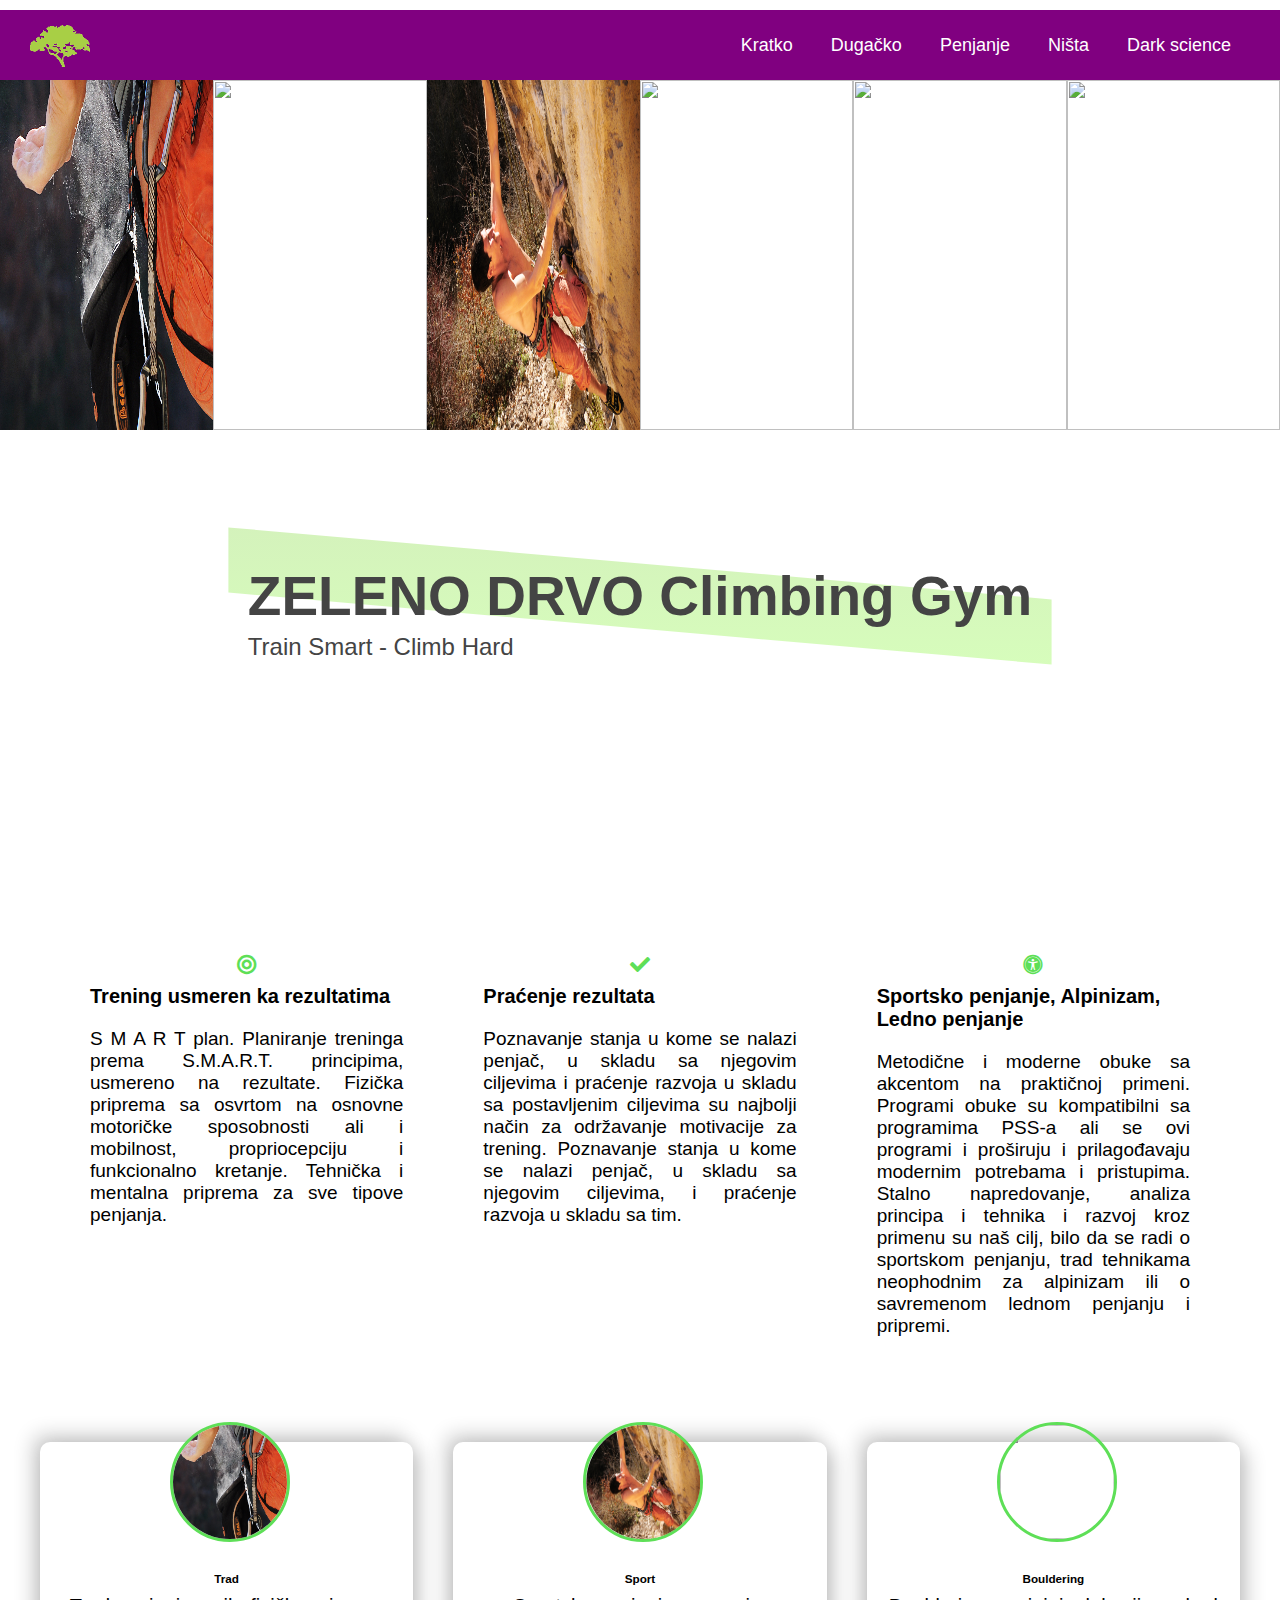
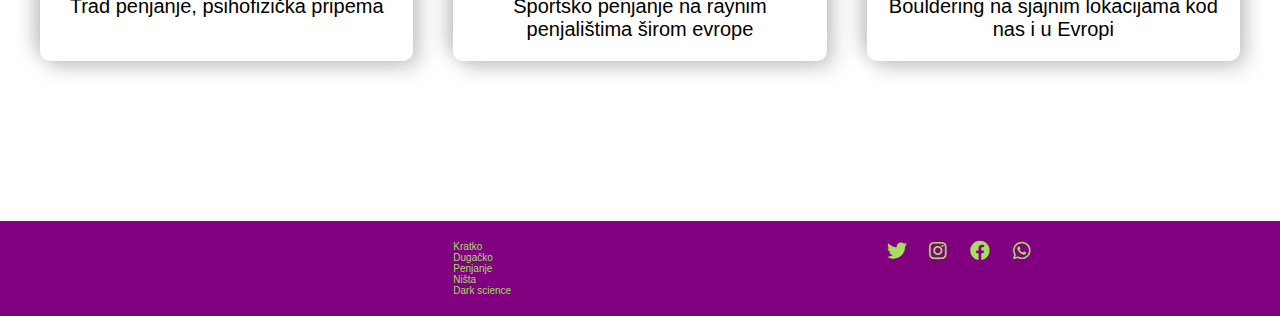
==== index.html @ 17dc2f1e "Initial commit" ====
<!DOCTYPE html>
<html lang="en">
  <head>
    <meta charset="UTF-8" />
    <meta
      name="viewport"
      content="width=device-width, initial-scale=1.0"
      shrink-to-fit="no"
    />
    <meta http-equiv="X-UA-Compatible" content="ie=edge" />
    <link rel="stylesheet" tyoe="text/css" href="style.css" />
    <link
      rel="shortcut icon"
      type="image/png/x-icon"
      href="/img/logodrvo.png"
    />
    <link
      rel="stylesheet"
      href="https://cdnjs.cloudflare.com/ajax/libs/font-awesome/5.15.4/css/all.min.css"
      integrity="sha512-1ycn6IcaQQ40/MKBW2W4Rhis/DbILU74C1vSrLJxCq57o941Ym01SwNsOMqvEBFlcgUa6xLiPY/NS5R+E6ztJQ=="
      crossorigin="anonymous"
      referrerpolicy="no-referrer"
    />
    <script defer type="text/javascript" src="script.js"></script>
    <title>Zeleno Drvo</title>
  </head>
  <body>
    <div class="navbar">
      <div class="container flex">
        <div class="logo">
          <img
            src="/img/logodrvo.png"
            alt="ZelenoDrvo Logo"
            class="logo"
            id="ZDlogo"
            designer="Djuk"
            data-version-number="1.0"
          />
          <!-- <input class="menu__btn" type="checkbox" id="menu__btn" />
          <label for="menu__btn" class="menu__icon"
            ><span class="navicon"></span
          ></label> -->
        </div>
        <nav>
          <ul>
            <li class="nav"><a href="#" class="outline">Kratko</a></li>
            <li class="nav"><a href="#" class="outline">Dugačko</a></li>
            <li class="nav"><a href="#" class="outline">Penjanje</a></li>
            <li class="nav"><a href="#" class="outline">Ništa</a></li>
            <li class="nav"><a href="#" class="outline">Dark science</a></li>
          </ul>
        </nav>
      </div>
    </div>
  </section>
  <section class="top-container">
    <div class="container">
      <div class="header_img grid-6">
        <img src="./img/img-1.jpg"  alt="" />
        <img src="./img/img-3.jpg" alt="" />
        <img src="./img/img-2.jpg" alt="" />
        <img src="./img/img-4.jpg" alt="" />
        <img src="./img/img-10.jpg" alt="" />
        <img src="./img/img-11.jpg" alt="" />
      </div>
    </div>
  </section>
    <section class="header">
      <div class="header__title">
        <h1>
          <span class="highlight"> ZELENO DRVO Climbing Gym</span>
        </h1>
        <h4>Train Smart - Climb Hard</h4>
      </div>
    </section>
    <div class="lower-container container">
      <section class="stats">
        <div class="flex">
          <div class="stat">
            <div class="img_container"></div>
            <i class="fa fa-bullseye fa-2x " aria-hidden="true"></i>
            <h3 class="title">Trening usmeren ka rezultatima</h3>
            <p class="text">
              S M A R T plan. Planiranje treninga prema S.M.A.R.T. principima,
              usmereno na rezultate. Fizička priprema sa osvrtom na osnovne
              motoričke sposobnosti ali i mobilnost, propriocepciju i
              funkcionalno kretanje. Tehnička i mentalna priprema za sve tipove
              penjanja.
            </p>
          </div>
          <div class="stat">
            <i class="fa fa-check fa-2x" aria-hidden="true"></i>
            <h3 class="title">Praćenje rezultata</h3>
            <p class="text">
              Poznavanje stanja u kome se nalazi penjač, u skladu sa njegovim ciljevima i praćenje razvoja u skladu sa postavljenim ciljevima su najbolji način za održavanje motivacije za trening. Poznavanje stanja u kome se nalazi penjač, u skladu sa njegovim ciljevima, i praćenje razvoja u skladu sa tim.
            </p>
          </div>
          <div class="stat">
            <i class="fa fa-universal-access fa-2x" aria-hidden="true"></i>
            <h3 class="title">Sportsko penjanje, Alpinizam, Ledno penjanje</h3>
            <p class="text">
              Metodične i moderne obuke sa akcentom na praktičnoj primeni. Programi obuke su kompatibilni sa programima PSS-a ali se ovi programi i proširuju i prilagođavaju modernim potrebama i pristupima. Stalno napredovanje, analiza principa i tehnika i razvoj kroz primenu su naš cilj, bilo da se radi o sportskom penjanju, trad tehnikama neophodnim za alpinizam ili o savremenom lednom penjanju i pripremi.
            </p>
          </div>
        </div>
      </section>
      <section class="testimonials">
        <div class="container">
          <div class="testimonial grid-3">
            <div class="card">
              <div class="circle">
                <img src="./img/img-1.jpg" alt="" />
              </div>
              <h3>Trad</h3>
              <p>
                Trad penjanje, psihofizička pripema
              </p>
            </div>
            <div class="card">
              <div class="circle">
                <img src="./img/img-2.jpg" alt="" />
              </div>
              <h3>Sport</h3>
              <p>
                Sportsko penjanje na raynim penjalištima širom evrope
              </p>
            </div>
            <div class="card">
              <div class="circle">
                <img src="./img/img-3.jpg" alt="" />
              </div>
              <h3>Bouldering</h3>
              <p>
                Bouldering na sjajnim lokacijama kod nas i u Evropi
              </p>
            </div>
          </div>
        </div>
      </section>
    </div>
    <footer>
      <div class="container grid-3">
        <div class="copyright">
          <!-- <h1>Skilllz</h1>
          <p>Copyright &copy; 2021</p> -->
        </div>
        <nav class="links">
          <ul>
            <li class="nav"><a href="#" class="outline">Kratko</a></li>
            <li class="nav"><a href="#" class="outline">Dugačko</a></li>
            <li class="nav"><a href="#" class="outline">Penjanje</a></li>
            <li class="nav"><a href="#" class="outline">Ništa</a></li>
            <li class="nav"><a href="#" class="outline">Dark science</a></li>
          </ul>
        </nav>
        <div class="profiles">
          <a href=""><i class="fab fa-twitter fa-2x"></i></a>
          <a href=""><i class="fab fa-instagram fa-2x"></i></a>
          <a href=""><i class="fab fa-facebook fa-2x"></i></a>
          <a href=""><i class="fab fa-whatsapp fa-2x"></i></a>
        </div>
      </div>
    </footer>
  </body>
</html>
---- style.css ----
:root {
  --color-primary: #f6380d;
  --color-primaryH: #a4df61;
  --color-secondary: #ffcb03;
  --color-tertiary: #ff585f;
  --color-quarterly: #5980e1;
  --color-primary-darker: #fd5331;
  --color-primary-darkerH: #79c121;
  --color-secondary-darker: #ffbb00;
  --color-tertiary-darker: #fd424b;
  --color-primary-opacity: #5ec5763a;
  --color-secondary-opacity: #ffcd0331;
  --color-tertiary-opacity: #ff58602d;
  --gradient-primary: linear-gradient(to top left, #f7421e, #fc1f1f);
  --gradient-primaryH: linear-gradient(to top left, #78f71e, #70d51e);
  --gradient-secondary: linear-gradient(to top left, #ffb003, #ffcb03);
}

html {
  font-size: 62.5%;
  box-sizing: border-box;
  scroll-behavior: smooth;
}
/* Override default style and set padding and margin to nothing */
@import url("https://fonts.googleapis.com/css2?family=Lato:ital,wght@1,300&display=swap");
@import url("https://fonts.googleapis.com/css2?family=Lato:ital,wght@1,300&family=Poppins:wght@300&display=swap");

/* Base Styles */

* {
  box-sizing: border-box;
  padding: 0;
  margin: 0;
}

body {
  padding-top: 10px;
  font-family: "Poppins", sans-serif;
  color: #444;
  width: 100vw;
}

a {
  color: black;
  text-decoration: none;
}

h2 {
  font-size: 25px;
  font-weight: 300;
  margin: 10px 0;
  line-height: 1.2;
}

p {
  font-size: 30px;
}

img {
  width: 100%;
}

li {
  list-style-type: none;
}

p {
  font-size: 20px;
  margin: 10px 0;
}

footer {
  background-color: purple;
  padding: 20px 10px;
}

footer a {
  color: var(--color-primaryH);
  margin: 0 10px;
}

footer a:hover {
  /* color: #9867c5; */
  border-bottom: 2px solid #9867c5;
}

.btn {
  display: inline-block;
  background-color: var(--color-quarterly);
  font-size: 1.6rem;
  font-family: inherit;
  font-weight: 500;
  border: none;
  padding: 1.25rem 4.5rem;
  border-radius: 10rem;
  cursor: pointer;
  transition: all 0.3s;
}

.btn:hover {
  background-color: var(--color-quarterly);
}

.btn--text {
  display: inline-block;
  background: none;
  font-size: 1.7rem;
  font-family: inherit;
  font-weight: 500;
  color: var(--color-quarterly);
  border: none;
  border-bottom: 1px solid currentColor;
  padding-bottom: 2px;
  cursor: pointer;
  transition: all 0.3s;
}

/* Classes */

.container {
  margin: 0 auto;
  overflow: visible;
}

.navbar {
  background-color: purple;
  height: 70px;
  padding: 0 30px;
}

.navbar h1 {
  font-size: 30px;
  font-weight: 300;
  margin: 10px 0;
  line-height: 1.2;
}

.navbar .flex {
  display: flex;
  justify-content: space-between;
  align-items: center;
  height: 100%;
}

.navbar ul {
  display: flex;
}

.navbar a {
  color: white;
  padding: 9px;
  margin: 0 10px;
  font-size: 1.8rem;
}

.navbar a:hover {
  /* color: #9867c5; */
  border-bottom: 3px solid #5edf57;
}

.grid {
  overflow: visible;
  display: grid;
  grid-template-columns: 90%;
  align-items: center;
  justify-content: center;
}

.grid-item-1 {
  margin-top: 20px;
}

.btn {
  border-radius: 6px;
  padding: 12px 20px;
  background: #9867c5;
  border: none;
  margin-left: 10px;
  color: white;
  font-size: 16px;
  cursor: pointer;
  box-shadow: 0 10px 10px rgba(0, 0, 0, 0.2);
}

.lower-container {
  margin: 120px auto;
  padding: 0;
  max-width: 1400px;
  text-align: center;
}

.top-container {
  margin: 0;
  padding: 0;
  height: 350px;
}

.top-container .header_img img {
  height: 350px;
}

.title {
  color: black;
  font-size: 20px;
  text-align: left;
  padding-left: 10px;
  padding-top: 10px;
}

.text {
  color: black;
  font-size: 19px;
  width: 100%;
  padding: 10px;
  margin: 0, 20px;
  text-align: justify;
}
.navbar .flex .logo {
  justify-content: left;
}

.flex {
  display: flex;
  justify-content: space-around;
}

.stats {
  padding: 45px 50px;
  text-align: center;
}

.stat {
  margin: 0 30px;
  text-align: center;
  width: 800px;
}

.stats .fa {
  color: #5edf57;
}

.testimonial {
  color: black;
  padding: 40px;
}

.testimonial img {
  height: 100%;
  clip-path: circle();
}

.testimonial h3 {
  text-align: center;
}

.grid-3 {
  display: grid;
  grid-template-columns: repeat(3, 1fr);
  gap: 40px;
}
.grid-6 {
  display: grid;
  grid-template-columns: repeat(6, 1fr);
  gap: 0px;
}

.card {
  padding: 10px;
  background-color: white;
  border-radius: 10px;
  box-shadow: -7px -7px 20px rgba(0, 0, 0, 0.2), 7px 7px 20px rgba(0, 0, 0, 0.2);
}

.circle {
  background-color: transparent;
  border: 3px solid #5edf57;
  height: 120px;
  position: relative;
  top: -30px;
  left: 120px;
  border-radius: 50%;
  -moz-border-radius: 50%;
  -webkit-border-radius: 50%;
  width: 120px;
}

/* Tablets and Under */
@media (max-width: 768px) {
  .grid,
  .grid-3 {
    grid-template-columns: 1fr;
  }

  .stats .flex {
    flex-direction: column;
  }

  .stats {
    text-align: center;
  }

  .image {
    width: 600px;
    margin-left: 80px;
  }

  .stat {
    width: 100%;
    padding-right: 80px;
  }

  .circle {
    background-color: transparent;
    border: 3px solid purple;
    height: 90px;
    position: relative;
    top: -30px;
    left: 270px;
    border-radius: 50%;
    -moz-border-radius: 50%;
    -webkit-border-radius: 50%;
    width: 90px;
  }
}

/* Mobile devices */
@media (max-width: 500px) {
  .navbar {
    height: 100px;
    width: 100%;
    padding: 0;
  }

  .navbar .flex {
    flex-direction: column;
  }
  nav {
    width: 100%;
    margin: 0;
  }

  .navbar a:hover {
    color: white;
    border-bottom: 2px solid black;
  }

  .navbar ul {
    background: #9867c5;
    border-radius: 3px;
    padding: 10px 0;
    height: 30px;
    width: 100%;
  }
  .navbar ul a {
    font-size: 2.6vw;
  }

  .stat {
    margin-bottom: 40px;
  }

  .circle {
    background-color: transparent;
    border: 3px solid purple;
    height: 90px;
    position: relative;
    top: -30px;
    left: 150px;
    border-radius: 50%;
    -moz-border-radius: 50%;
    -webkit-border-radius: 50%;
    width: 90px;
  }
}

/* logo size */
.logo {
  height: 85%;
  aspect-ratio: 1/1;
  padding-top: 5px;
}
.header__title {
  flex: 1;
  max-width: 110rem;
  display: grid;
  grid-template-columns: 5fr;
  row-gap: 0rem;

  align-content: center;
  justify-content: center;

  align-items: start;
  justify-items: start;
}

.header__img {
  width: 100%;
  grid-column: 2 / 3;
  grid-row: 1 / span 4;
  transform: translateY(-6rem);
}

h1 {
  font-size: 5.5rem;
  line-height: 1.35;
}

h4 {
  font-size: 2.4rem;
  font-weight: 500;
}
.highlight {
  position: relative;
}

.header {
  padding: 0 0rem;
  height: 40vh;
  display: flex;
  flex-direction: column;
  align-items: center;
}
.highlight {
  position: relative;
}
.highlight::after {
  display: block;
  content: "";
  position: absolute;
  bottom: 0;
  left: 0;
  height: 100%;
  width: 100%;
  z-index: -1;
  opacity: 0.3;
  transform: scale(1.05, 1.05) skewY(5deg);
  background-image: var(--gradient-primaryH);
}
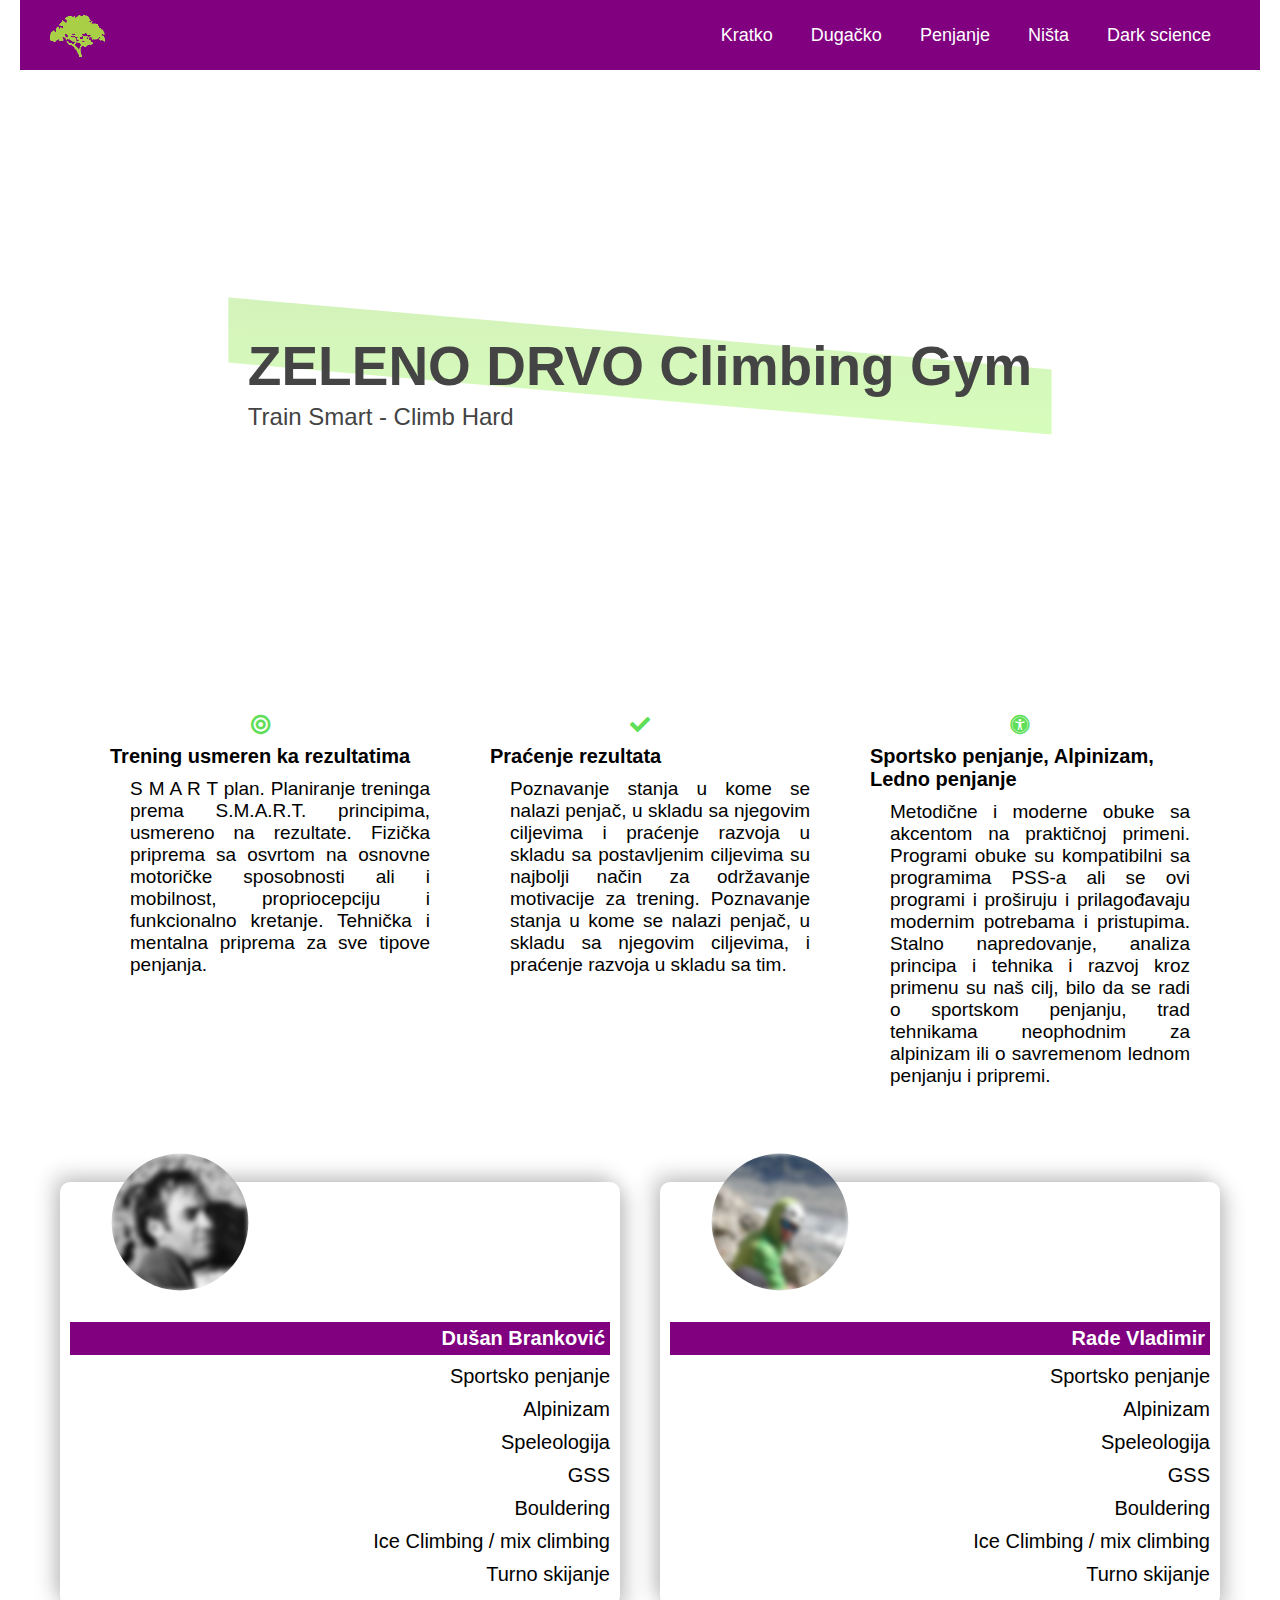
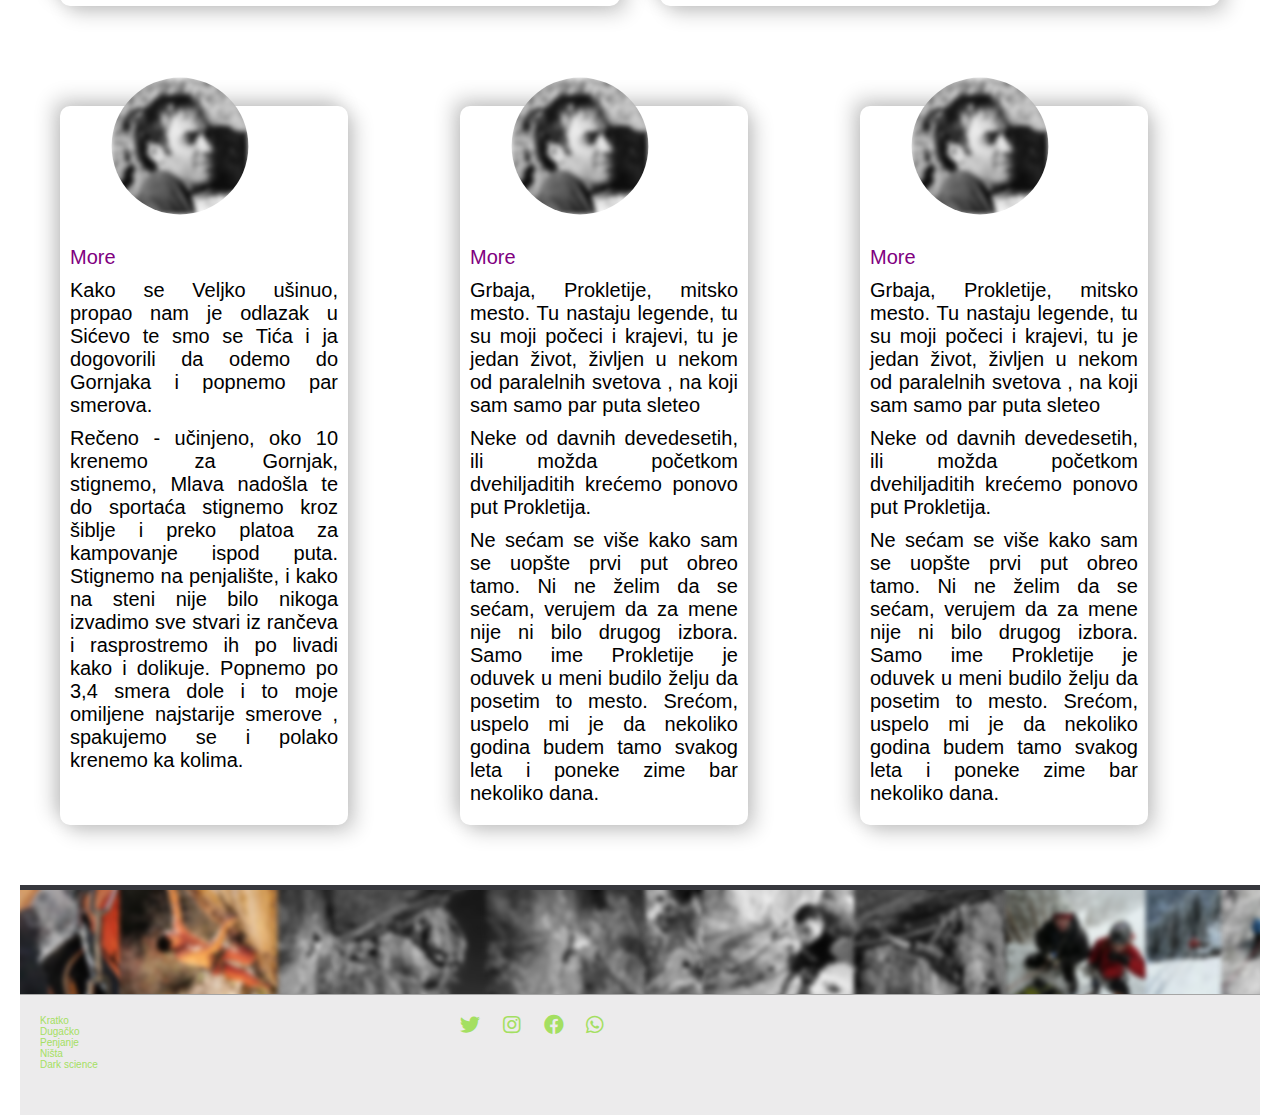
==== commit da8c697e: "initial Less-color commit" ====
--- a/index.html
+++ b/index.html
@@ -4,16 +4,11 @@
     <meta charset="UTF-8" />
     <meta
       name="viewport"
-      content="width=device-width, initial-scale=1.0"
-      shrink-to-fit="no"
+      content='width=device-width, initial-scale=1.0, shrink-to-fit="no"'
     />
     <meta http-equiv="X-UA-Compatible" content="ie=edge" />
-    <link rel="stylesheet" tyoe="text/css" href="style.css" />
-    <link
-      rel="shortcut icon"
-      type="image/png/x-icon"
-      href="/img/logodrvo.png"
-    />
+    <link rel="stylesheet" type="text/css" href="style.css" />
+    <link rel="shortcut icon" type="image/x-icon" href="/img/logodrvo.png" />
     <link
       rel="stylesheet"
       href="https://cdnjs.cloudflare.com/ajax/libs/font-awesome/5.15.4/css/all.min.css"
@@ -52,19 +47,22 @@
         </nav>
       </div>
     </div>
-  </section>
-  <section class="top-container">
-    <div class="container">
-      <div class="header_img grid-6">
-        <img src="./img/img-1.jpg"  alt="" />
-        <img src="./img/img-3.jpg" alt="" />
-        <img src="./img/img-2.jpg" alt="" />
-        <img src="./img/img-4.jpg" alt="" />
-        <img src="./img/img-10.jpg" alt="" />
-        <img src="./img/img-11.jpg" alt="" />
-      </div>
-    </div>
-  </section>
+    <!-- <section class="top-container">
+      <div class="container">
+        <div class="header_img grid-6">
+          <img src="./img/img-1.jpg" alt="" data-src="img/img-1.jpg" />
+          <img src="./img/img-3.jpg" alt="" data-src="img/img-3.jpg" />
+          <img src="./img/img-2.jpg" alt="" data-src="img/img-2.jpg" />
+          <img src="./img/img-4.jpg" alt="" data-src="img/img-4.jpg" />
+          <img src="./img/img-10.jpg" alt="" data-src="img/img-10.jpg" />
+          <img src="./img/img-5.jpg" alt="" data-src="img/img-5.jpg" />
+          <img src="./img/img-11.jpg" alt="" data-src="img/img-11.jpg" />
+          <img src="./img/img-8.jpg" alt="" data-src="img/img-8.jpg" />
+          <img src="./img/img-9.jpg" alt="" data-src="img/img-9.jpg" />
+          <img src="./img/img-6.jpg" alt="" data-src="img/img-6.jpg" />
+        </div>
+      </div>
+    </section> -->
     <section class="header">
       <div class="header__title">
         <h1>
@@ -74,11 +72,11 @@
       </div>
     </section>
     <div class="lower-container container">
-      <section class="stats">
+      <section class="stats section--1">
         <div class="flex">
           <div class="stat">
             <div class="img_container"></div>
-            <i class="fa fa-bullseye fa-2x " aria-hidden="true"></i>
+            <i class="fa fa-bullseye fa-2x" aria-hidden="true"></i>
             <h3 class="title">Trening usmeren ka rezultatima</h3>
             <p class="text">
               S M A R T plan. Planiranje treninga prema S.M.A.R.T. principima,
@@ -92,58 +90,220 @@
             <i class="fa fa-check fa-2x" aria-hidden="true"></i>
             <h3 class="title">Praćenje rezultata</h3>
             <p class="text">
-              Poznavanje stanja u kome se nalazi penjač, u skladu sa njegovim ciljevima i praćenje razvoja u skladu sa postavljenim ciljevima su najbolji način za održavanje motivacije za trening. Poznavanje stanja u kome se nalazi penjač, u skladu sa njegovim ciljevima, i praćenje razvoja u skladu sa tim.
+              Poznavanje stanja u kome se nalazi penjač, u skladu sa njegovim
+              ciljevima i praćenje razvoja u skladu sa postavljenim ciljevima su
+              najbolji način za održavanje motivacije za trening. Poznavanje
+              stanja u kome se nalazi penjač, u skladu sa njegovim ciljevima, i
+              praćenje razvoja u skladu sa tim.
             </p>
           </div>
           <div class="stat">
             <i class="fa fa-universal-access fa-2x" aria-hidden="true"></i>
             <h3 class="title">Sportsko penjanje, Alpinizam, Ledno penjanje</h3>
             <p class="text">
-              Metodične i moderne obuke sa akcentom na praktičnoj primeni. Programi obuke su kompatibilni sa programima PSS-a ali se ovi programi i proširuju i prilagođavaju modernim potrebama i pristupima. Stalno napredovanje, analiza principa i tehnika i razvoj kroz primenu su naš cilj, bilo da se radi o sportskom penjanju, trad tehnikama neophodnim za alpinizam ili o savremenom lednom penjanju i pripremi.
+              Metodične i moderne obuke sa akcentom na praktičnoj primeni.
+              Programi obuke su kompatibilni sa programima PSS-a ali se ovi
+              programi i proširuju i prilagođavaju modernim potrebama i
+              pristupima. Stalno napredovanje, analiza principa i tehnika i
+              razvoj kroz primenu su naš cilj, bilo da se radi o sportskom
+              penjanju, trad tehnikama neophodnim za alpinizam ili o savremenom
+              lednom penjanju i pripremi.
             </p>
           </div>
         </div>
       </section>
+      
+
+
+
+
+      <section class="testimonials">
+        <div class="container">
+          <div class="testimonial grid-2">
+            <div class="card">
+              <div class="circle">
+                <img
+                  src="./img/db.jpg"
+                  class="lazy-img"
+                  alt=""
+                  data-src="img/db.jpg"
+                />
+              </div>
+              <div class="name">
+                <p>Dušan Branković</p>
+              </div>
+              <p>Sportsko penjanje</p>
+              <p>Alpinizam</p>
+              <p>Speleologija</p>
+              <p>GSS</p>
+              <p>Bouldering</p>
+              <p>Ice Climbing / mix climbing</p>
+              <p>Turno skijanje</p>
+            </div>
+            <div class="card">
+              <div class="circle">
+                <img
+                  src="./img/rv.jpg"
+                  class="lazy-img"
+                  alt=""
+                  data-src="img/rv.jpg"
+                />
+              </div>
+              <div class="name">
+                <p>Rade Vladimir</p>
+              </div>
+              <p>Sportsko penjanje</p>
+              <p>Alpinizam</p>
+              <p>Speleologija</p>
+              <p>GSS</p>
+              <p>Bouldering</p>
+              <p>Ice Climbing / mix climbing</p>
+              <p>Turno skijanje</p>
+            </div>
+          </div>
+        </div>
+      </section>
+    </div>
+      <div class="lower-container container">
       <section class="testimonials">
         <div class="container">
           <div class="testimonial grid-3">
-            <div class="card">
-              <div class="circle">
-                <img src="./img/img-1.jpg" alt="" />
-              </div>
-              <h3>Trad</h3>
-              <p>
-                Trad penjanje, psihofizička pripema
-              </p>
+            <div class="cardStory">
+              <div class="circle">
+                <img
+                  src="./img/db.jpg"
+                  class="lazy-img"
+                  alt=""
+                  data-src="img/db.jpg"
+                />
+              </div>
+              <p class="showText">More</p>
+              <p>Kako se Veljko ušinuo, propao nam je odlazak u Sićevo te smo se Tića i ja dogovorili da odemo do Gornjaka i popnemo par smerova.</p>
+                        <p>Rečeno - učinjeno, oko 10 krenemo za Gornjak, stignemo, Mlava nadošla te do sportaća stignemo kroz šiblje i preko platoa za kampovanje ispod puta. Stignemo na penjalište, i kako na steni nije bilo nikoga izvadimo sve stvari iz rančeva i rasprostremo ih po livadi kako i dolikuje. Popnemo po 3,4 smera dole i to moje omiljene najstarije smerove , spakujemo se i polako krenemo ka kolima.</p>
+                        <div class="hiddenText">
+                        <p>Na 5 koraka od našeg bivšeg kampa opazimo u travi parče onog braon masnog papira koji se nekada koristio za pakete a danas je sa parčetom kanapa uobičajeno hipsterko pakovanje za raznorazne neophodne i fenomenalne poklone (ulje za bradu, džepni sat od dede, britvu za brijanje….). Kako u okolini ima đubreta za omanju fabriku za preradu istog, ne bi mi taj papir ni primetili da iz njega nije virio jajasti maslinasto zeleni predmet. U mojoj glavi ja oduševljeno sebi govorim: “Vidi, telo bombe, nekome ispalo ili ga je bacio, biće super poklon za klince…”. Kao i svaki dečak krenem da razgrćem nogom onaj papir kad se iz papira odjednom pojavi i neki plastični i neki metalni deo i neki prsten na vrhu. Tu ja malo zastanem, kažem Tići iskusno i hladnokrvno - ovo je bomba, i zbrišem na 20m od nje. Tića razumevši moje iskustvo sa eksplozivnim napravama uzme telefon, napravi par snimaka za Instagram i zbriše i ona.</p>
+                        <p>Tu na sigurnoj udaljenosti odlučimo da zovemo policiju. Da li zato što su znali da je bomba u pitanju ili prosto zato što je subota, čuveni broj 112 je nama nedostupan. Tu ja odlučim da zovnem drugara iz Petrovca i kažem mu da zove policiju i da im da moj broj.</p>
+                        <p>Posle 15 minuta zvoni mi telefon i po glasu, rekao bih rmpalija od 190cm i 110 kila, proćelav sa brkovima, dok sedi zavaljen u fotelji i srendjim prstom na mišu pokušava da “zavati” damu na soliteru kaže:</p>
+                        <p>- Dobar dan, jel` to gosn` Dule. Kažu mi da ste nešto našli.</p>
+                        <p>- Jesmo, našli smo bombu dole kod Mlave.</p>
+                        <p>- Dobro, poslaćemo nekoga.</p>
+                        <p>Tu Tića i ja pomislimo, sjajno, dobro je da nema nikoga i odlučimo da malo iskuliramo dok ne dođe patrola iz Petrovca, to je 15 minuta.</p>
+                        <p>Posle 15 minuta zvoni telefon i rmpalija sad već samouveren pošto je preneo damu kaže:</p>
+                        <p>- Gosn` Dule, jeste li vi još tamo?</p>
+                        <p>- Jesmo</p>
+                        <p>- Gde je to tačno, na putu ka Žagubici posle kamenoloma?</p>
+                        <p>- Mi smo kod česme 4 lule, posle kamenoloma.</p>
+                        <p>- U redu, samo da proverim, moram da vidim sa kolegama u čijoj je to nadležnosti, našoj ili Krepoljinskoj, pozvaću vas za par minuta.</p>
+                        <p>Tih par minuta se nekako rasteglo na 45 minuta koje smo proveli u ugodnom ćaskanju, zevanju i opštem blejanju pored kola. 45 minuta kasnije zvoni telefon i rmpalija koji još uvek igra istu partiju solitera od kad su im uveli kompjutere kaže, uz neizbežno gosn` Dule:</p>
+                        <p>- Jeli, kakva je to bomba koju ste našli, jel ofanzivna, jel defanzivna, da nije možda školska? Meni kroz glavu prolazi vic sa zekom i sranjem ali pristojno kažem:</p>
+                        <p>- Otkud ja znam, bomba ko bomba, jeste da sam bio u vojsci (u pravoj vojsci, ne u vrtiću Različak) bilo je to davno i bombu sam video jednom.</p>
+                        <p>Na to brkati glas pun razumevanja i sažaljenja pošto mu se partija solitera bliži kraju reče da ne brinemo i da će neko ubrzo doći, poslali su tehničara. Tića i ja smo oduševljeni, poslali su tehničara, kao u filmovima, imaćemo šta da slikamo i da pričamo drugarima. Nakon 15tak minuta naše oduševljanje je splaslo i crv sumnje se uvukao. Imaju li oni tehničara u svakoj stanici ili će da ga šalju iz Beograda, Požarevca.</p>
+                        <p>Nakon 45 minuta je postalo jasno da nemaju i da su tehničara poslali na obuku u Beograd pa će odmah posle obuke da dodje do Gornjaka. Raznorazni ljudi dolaze i odlaze, pune vodu u sve moguće tipove plastične ambalaže dok Tića i ja iščekujemo policijski automoil koji sa rotacijom stiže na lice mesta. Posle sat vremena elegantno jezdeći po drumu stiže nova novcata srebrna dačija logan i iz nje izlazi tip u plavoj komplet trenerci (za ceo komplet mu samo fali žena sa istom takvom trenerkom). Visok tip proćelav, bez brkova u belim patikama, nije rmpalija sa telefona, njegov mlađi brat i pita jesmo li mi nešto prijavili (iskusno da ne diže paniku na sada već praznom parkingu).</p>
+                        <p>Mi mu pokažemo fotku sa telefona na šta on ozbiljno kaže da je to prava ofanzivna bomba i krene do kola, otvori zadnja vrata i počne nešto da brlja. Ja pomislim sad će da stavi pancir, ili bar kapu pošto malo duva, da izvadi iz gepeka onog robota, bar će da promeni patike da se ne ukalja… i on izvadi fotoaparat i krenemo ka bombi. Dole on malo slika (moram panoramu da napravim) i onda pređe na makro fotke, pa pošto njima nije bio zadovoljan počne da razgrće papir. Tića ga iskusno pita na kojoj je udaljenosti bomba smrtonosna te se mi izmaknemo u skladu sa odgovorom. Nakon par makro fotki i razgrnutog papira, počne on da okreće bombu da bi valjda uhvatio serijski broj, a već je ranije rekao da je u pitanju 52jka. Posle par sekundi nećkanja uzme on tu bombu i krene ka nama. Mi smo sad već okuraženi, ovi naši tehničari jedu bombe za doručak, oni ameri bi sad zvali bar 100 ljudi da srede ovaj problem.</p>
+                        <p>Tića sad počne da ga ispituje koja je razlika između ofanzivne i defanzivne i kako bomba radi. Na to tehničar oduševljeno premesti bombu u desnu ruku, kašiku ka korenu šake i uhvati se za osigurač. Ja ležerno bez ikakve panike kažem da je u redu, da ne mora da vadi osigurač, svi znamo kako radi bomba i tu i on shvati da je to opšte poznata stvar i da nema potrebe da sad vadi osigurač i posle se drnda sa vraćanjem a ribe u Mlavi ionako nema.</p>
+                        <p>Stignemo nekako do kola i da ne dužim, bilo je tu još par detalja, stavi baja bombu u platnenu torbu, upiše naše podatke na kesu za dokaze i odveze se u novoj dačiji sa bombom kroz grad i ljude, valjda ka policijskoj stanici.</p>
+                        <p>U celom događaju od policijsko identifikacionih sredstava smo videli samo jednu Maglite lampu koju je izvadio iz tobe da bi na njeno mesto stavio bombu i sigurnosne pojaseve u automobilu preudenute i nameštene tako da se na njima sedi, da se ljudi ne cimaju da se vezuju a da njega ne drnda zvučni signal.</p>
+                        <p>Sve u svemu na penjalištu je bila prava ofanzivna ručna bomba M52 koju je neko bacio sa puta pošto mu više ne treba, mi smo malo prošpartali okolo i nismo našli ništa drugo što ne znači da ničega više nema.</p>
+                        <p>Napisao: Dušan Branković</p>
+                        <p class="hideText">Less</p>
+                      </div>
+                      
+            </div>    
+
+            <div class="cardStory">
+              <div class="circle">
+                <img
+                  src="./img/db.jpg"
+                  class="lazy-img"
+                  alt=""
+                  data-src="img/db.jpg"
+                />
+              </div>
+              <p class="showText">More</p>
+              <p>Grbaja, Prokletije, mitsko mesto. Tu nastaju legende, tu su moji počeci i krajevi, tu je jedan život, življen u nekom od paralelnih svetova , na koji sam samo par puta sleteo</p>
+              <p>Neke od davnih devedesetih, ili možda početkom dvehiljaditih krećemo ponovo put Prokletija.</p>
+              <p>Ne sećam se više kako sam se uopšte prvi put obreo tamo. Ni ne želim da se sećam, verujem da za mene nije ni bilo drugog izbora. Samo ime Prokletije je oduvek u meni budilo želju da posetim to mesto. Srećom, uspelo mi je da nekoliko godina budem tamo svakog leta i poneke zime bar nekoliko dana.</p>
+                <div class="hiddenText">
+                  <p>Teško je sada zamisliti tu razliku, Srbija je penjački razvijena, ima i nekoliko dužih smerova, ljudi idu i u Paklenicu i na Meteore ali tada, tada je bilo V2 i V3 i Prokletije. A prokletije su čudno mesto, nepregledno, sa čudnom klimom i skrovitim mestima za bivak i izvorima, sa čudesnim imenima kao Zastan, Očnjak, Karanfili, Greben Prestola a imena prvih penjača udaraju pravo u glavu. Tada smo i mi mnogo češće i hrabrije ulazili u  izazove, neopterećeni sredstvima, opremom, novcem, mnogo više verujući u sopstvene sposobnosti i odričući se izgovora.</p>
+                  <p>Godina je bila baš kao i ova, 3 dana kiša pa dan, dva sunčano i tako celo leto. Putovanje je bilo dugo i naporno ali tada vreme nije bilo tako besmisleno trošeno kao danas ili se bar nama sada tako čini. Put nam je služio da razmšljamo, da maštamo, da se preispitujemo, da se pripremamo i da se navikavamo na neudobnosti, na teškoće, na penjanje, uz muziku sa kaseta.</p>
+                  <p>Sam dolazak u Gusinje označava ulazak u drugi svet. Na korak od Gusinja, je naša Grbaja, svet u kome je sve baš kako treba, svet u kome u domu nema struje, voda se dovlači sa izvora, gde nam zvezdano nebo pokazuje koliko smo mali. Tog leta, u Grbaji se sakupio šaren svet. To i jeste Grbaja, to su Prokletije, nekakav magnet koji je tog leta privukao silne drugare. Tu su bili spasioci, iskusni alpinisti, početnici, prijatelji koji vole planine i nas par penjača. U tom momentu još uvek na granici, suviše penjači za alpiniste i suviše radoznali za penjače, Paja, Marko i Ja. Tada smo u Grbaju išli sa idejom da nešto penjemo, nismo znali šta tačno ali smo mislili - pozvaće nas neki smer. Večeri uz vatru su pravo mesto da se odluči šta ćemo.</p>
+                  <p>Greben prestola, to je za vas, govori nam Ivan Laković, čovek čije je delovanje na moju generaciju penjača (kojoj je i sam pripadao u suštini) bilo od presudnog značaja da se upustimo u taj svet velike stene. Neznanje je blaženstvo. Rukovodeći se tom mišlju uglas govorimo - odlično, Greben prestola je naš.</p>
+    
+                  <p>Greben prestola, savršeno ime za greben koji ide levom ivicom ogromnog prokletijskog prestola, prestola na kome na prvi pogled niko ne sedi. Sam smer je preko 1000m dugačak sa visinskom razlikom od 700m. Penjačka težina i nije neki problem ali to su Prokletije, to je neverovatan svet van našeg poimanja, to je poslednja penjačka oaza u evropi, to je potpuno drugi nivo penjanja.</p>
+                  <p>Naravno da smo tada mislili da je savim normalno da penjemo takav smer. Na kraju krajeva, imali smo neko iskustvo u Grbaji, bili smo na Severnom vrhu, penjali neke smerove, probao sam Koplje, uradili smo tada već čini mi se i one smerove na Žijevu, penjali u Sićevu i Stolu, bili smo mladi i snažni, samouvereni i ambiciozni.</p>
+                  <p>Dan provodiš sa ljudima, razgovaraš, hrabriš se, ali noć provodiš sam, nema struje, imaš samo svoje misli i tada dobro vagaš da li si spreman za nešto ili nisi. U mraku, dok ležiš u mračnoj sobi, na drvenim škripavim kreveima u sobi sa ljudima koji su ti tada najbliži na svetu, dok neko hrče ti se preispituješ, ne da li si dovoljno dobar već da li si dorastao drugima, da ih nećeš slučajno ugroziti, možeš li da poneseš svoj deo tereta. Sledećeg dana nakon odluke da penjemo Greben prestola, Paja odustaje. Kao fizički najspremniji penjač ali najmanje iskusan u velikoj steni, pokolebao se i odlučio da ne ide. Marko i ja idemo i pridružuju nam se Cobe i Fića. Odlučujemo da te večeri odemo do Kotlova, spavamo tamo i krenemo u smer u dve nezavisne naveze. Pakujemo se u veseloj atmosferi pozajmljujemo jedni drugima stvari, spremamo se da provedemo bar jednu noć na vrhu smera i da siđemo po danu, nosimo vreće i podloške, nešto hrane i vodu.  Smerovi u Prokletijama su potpuno neopremljeni, nosimo ceo trad komplet, 12 kompleta, frendove, čokove, koliko se sećam, neke klinove i naše voljeno Beal Top Gun uže od 60 metara koje nam pruža neophodnu sigurnost. Nakon transporta opreme i pripremanja bivaka uvlačimo se u vreće i polako ćaskamo o sutrašnjem danu. U neko doba vidimo kako nam se približava svetlo – Paja dolazi, kaže ne može da izdrži, ide sa nama. Ok, trojica nas je, veseli smo i srećni, biće još lakše, osmeh nam ne silazi sa lica.</p>
+                  <p>Kao i uvek, kasnimo sa ustajanjem i krećemo da penjemo već po dnevnom svetlu. Prvi cugovi su penjački lak teren ali mi nismo navikli na to, svuda je neka trava, žbunje, drveće i polako shvatamo da smo se usosili. Mi smo penjači i ovakva razlomljena stena bez mnogo penjanja nas zbunjuje. U opremi smo imali i borer sa par spitova i pločica za ne daj bože i polako razmišljamo da li možemo da zbrišemo ali stena je suviše loša i shvatamo da moramo ka vrhu..  Prvi cugovi prolaze teško i sporo, jedva čekamo da se dočepamo stene i konačno dolazimo do nekih parčića na kojima nema trave ali ceo teren je, bar nama tako izgleda, suviše oboren i penjački nezanimljiv da polako postajemo neodlučni. Ovde nema nikakvog penjanja, samo beskrajni cugovi nečega.</p>
+                  <p>U uspon smo krenuli sa tada standardnih 1 ili 1,5 litara vode po čoveku. Cobe i Fića su ispod nas ali se ispostvalja da su i oni pošli sa manje vode nego što je potrebno. Teren je penjački lak ali psihički za nas izuzetno težak, veoma eksponiran i krušljiv, međuosiguranja su retka i loša, srećom skoro je  nemoguće ispasti  bilo gde. Vreme polako curi kroz naše prste. 5 ljudi na grebenu prestola, sa nedovoljno vode, sa rančevima na teškom terenu. Posle nekog vremena stalno proveravajući put sa Fićom odlučujemo da nam je najbolje da se udružimo i da idemo zajedno kako bi dobili na vremenu. Imamo 3 užeta, mi ćemo da idemo napred i fiksiramo užad kako bi sve brže išlo. Teren je sve komplikovaniji i dolazimo i do nekih cugova penjanja. Gledajući na sat shvatamo da je neminovno spavanje u smeru i trudimo se da damo sve od sebe ne bi li došli do nekakve police na kojoj je moguće bivakovati. U nekim delovima je teren toliko razrovan snegom i vremenom da je nemoguće osigurati se pa se dogovaramo o signalima i, pošto smo na grebenu, dogovaramo se gde ko skače u slučaju da neko padne. Konačno u sumrak dolazimo do oborene travnate police gde možemo da se smestimo i prespavamo noć. Vreme je starih lampi sa baterijama od 4,5 V, pamučnih trenerki i patika, penjačice smo skinuli odavno. Paja odlučuje da napravi sidrište, okači svoj, za nas tada neverovatan, Deuter ranac o njega i uvuče se u ranac i tako spava, Marko postavlja sidrište i u poluležećem položaju uspeva da se nekako namesti. Ja konstruišem neku komplikaciju koja preliči na graminger ranac i dremam polusedeći a Cobe i Filip se odlučuju da se ukače dugačkom vezom za sidrište i prosto leže na kosoj polici. Noć protiče nekako, neki ne spavamo a neki i hrču u pauzama.</p>
+                  <p>Sa jutrom dolaze novi problemi, vreme se menja, magla je oko nas, u oblacima smo. Krećemo dalje, sada već nemamo vode i pokušavamo da dođemo do nje na svakom koraku. Srećom i kišica počinje da pada tako da polako napredujemo, ližući vlažnu stenu. U jednom trenutku počinju da sevaju munje i da udaraju gromovi, blizu smo vrha tako da odlučujemo da se sklonimo u jednu okapinicu na steni. sedimo tu, jedni srču vodu sa viljuške zabijene u stenu, drugi sakupljaju vodu u šlem i piju odatle a svi zajedno razmišljamo kako dalje i šta da radimo. Srećom kiša jenjava i mi polako nastavljamo dalje. Raspoloženje je ipak dobro. Svi se dugo poznajemo i prošli smo svašta. Verujemo jedni drugima, verujemo u naše sposobnosti i pre svega verujemo u sebe. Teško je sada to opisati ali svako je na tom smeru imao svoje uspone i padove. Svako je preuzimao na sebe breme vođe kada je trebalo, svako je u drugome video trnutak kada se lomi. Taj uspon me je mnogo čemu naučio.</p>
+                  <p>U jednom trenutku dolazimo do odseka. Ispod nas je 10tak metara stene a oko nas sa svake strane 1000m prokletijskog vazduha. Sa druge strane pada je teško parče stene i sve nas polako stiže. Dolazimo do ivice i sedamo, svako za sebe, potpuno poraženi, ne umemo da rešimo problem. Posle 20 minuta nemog sedenja nekako se pokrećemo. Pred nama je teško parče stene, nekako se penjemo uz njega i polako prilzimo Južnom vrhu. Mislimo da je penjanje gotovo i odlučujemo se još jednom da spavamo na vrhu stene, svako se smešta najbolje što može, nadamo se da neće biti kiše i polako tonemo u san. Kiša se povremeno javlja ali smo preumorni da reagujemo. U sred noći osećam blještavo svetlo na svom licu otvaram oči i vidim Paju kako stoji iznad mene i kaže - hoćeš malo suvog grožđa. Ne sećam se da li sam jeo to grožđe ali ću se zauvek sećati Paje koji sa nama deli tih par zrnaca.</p>
+                  <p>Jutro sviće i pred sobom ponovo vidimo lavirint koji nas vodi ka srednjem vrhu. Pred nama je zagonetka, nema toliko penjanja ali tu je snalaženje. Smer ne poznajemo a vreme je promenljivo. Oblake povremeno i nakratko rastera sunce, i tada stajemo i gledamo kuda ćemo.  u jednom trenutku stajemo i Cobe kaže - ne ovuda, ovo je Ropojana, susedna dolina, moramo na drugu stranu.</p>
+                  <p>Konačno izlazimo iz lavirinta i na srednjem vrhu smo. Odatle je veoma lak put do Severnog a onda smo za par sati dole kod doma. Na severnom vrhu nas čeka voda i bonžite koje su nam izneli drugari. Mi smo već toliko sluđeni da je tih 2 litre vode i 5 bonžita pravo blago za nas pa odlučujemo da ne popijemo sve već da ostavimo malo za nekog ko se možda nađe u istoj situaciji (mi sami, na toj planini, nikoga neće biti još neko vreme). Nakon kratkog odmora krećemo dole.</p>
+                  <p>Umorni smo i srećni, jurimo ka domu ali dan polako ide svome kraju. pred sam izlazak na tri livade srećemo veliku gužvu prijatelja koji su krenli nama u susret. Grlimo se i smejemo kao da se nismo videli 100 godina, a rastali smo se prekjuče.</p>
+                  <p>Prokletije još jednom pobeđuju. Popeli smo smer ali to ovde ništa ne znači. Ne sećam se penjanja ali se sećam Pajinih naočara, Markove marame, Cobetovog hrkanja i Filipove snažne figure. Verovatno su mi se u sećanju pomešali događaji i njihov redosled, ali se veoma doro sećam svojih loših trenutaka i njihovih dobrih. I zauvek ću se sećati, u godinama kada me Prokletije ponovo zovu a ja se plašim da se odazovem.</p>
+                  <p>Napisao: Dušan Branković</p>
+                  <p class="hideText">Less</p>
+                </div>         
+            </div>    
+
+            <div class="cardStory">
+              <div class="circle">
+                <img
+                  src="./img/db.jpg"
+                  class="lazy-img"
+                  alt=""
+                  data-src="img/db.jpg"
+                />
+              </div>
+              <p class="showText">More</p>
+              <p>Grbaja, Prokletije, mitsko mesto. Tu nastaju legende, tu su moji počeci i krajevi, tu je jedan život, življen u nekom od paralelnih svetova , na koji sam samo par puta sleteo</p>
+              <p>Neke od davnih devedesetih, ili možda početkom dvehiljaditih krećemo ponovo put Prokletija.</p>
+              <p>Ne sećam se više kako sam se uopšte prvi put obreo tamo. Ni ne želim da se sećam, verujem da za mene nije ni bilo drugog izbora. Samo ime Prokletije je oduvek u meni budilo želju da posetim to mesto. Srećom, uspelo mi je da nekoliko godina budem tamo svakog leta i poneke zime bar nekoliko dana.</p>
+              <div class="hiddenText">
+              <p>Teško je sada zamisliti tu razliku, Srbija je penjački razvijena, ima i nekoliko dužih smerova, ljudi idu i u Paklenicu i na Meteore ali tada, tada je bilo V2 i V3 i Prokletije. A prokletije su čudno mesto, nepregledno, sa čudnom klimom i skrovitim mestima za bivak i izvorima, sa čudesnim imenima kao Zastan, Očnjak, Karanfili, Greben Prestola a imena prvih penjača udaraju pravo u glavu. Tada smo i mi mnogo češće i hrabrije ulazili u  izazove, neopterećeni sredstvima, opremom, novcem, mnogo više verujući u sopstvene sposobnosti i odričući se izgovora.</p>
+              <p>Godina je bila baš kao i ova, 3 dana kiša pa dan, dva sunčano i tako celo leto. Putovanje je bilo dugo i naporno ali tada vreme nije bilo tako besmisleno trošeno kao danas ili se bar nama sada tako čini. Put nam je služio da razmšljamo, da maštamo, da se preispitujemo, da se pripremamo i da se navikavamo na neudobnosti, na teškoće, na penjanje, uz muziku sa kaseta.</p>
+              <p>Sam dolazak u Gusinje označava ulazak u drugi svet. Na korak od Gusinja, je naša Grbaja, svet u kome je sve baš kako treba, svet u kome u domu nema struje, voda se dovlači sa izvora, gde nam zvezdano nebo pokazuje koliko smo mali. Tog leta, u Grbaji se sakupio šaren svet. To i jeste Grbaja, to su Prokletije, nekakav magnet koji je tog leta privukao silne drugare. Tu su bili spasioci, iskusni alpinisti, početnici, prijatelji koji vole planine i nas par penjača. U tom momentu još uvek na granici, suviše penjači za alpiniste i suviše radoznali za penjače, Paja, Marko i Ja. Tada smo u Grbaju išli sa idejom da nešto penjemo, nismo znali šta tačno ali smo mislili - pozvaće nas neki smer. Večeri uz vatru su pravo mesto da se odluči šta ćemo.</p>
+              <p>Greben prestola, to je za vas, govori nam Ivan Laković, čovek čije je delovanje na moju generaciju penjača (kojoj je i sam pripadao u suštini) bilo od presudnog značaja da se upustimo u taj svet velike stene. Neznanje je blaženstvo. Rukovodeći se tom mišlju uglas govorimo - odlično, Greben prestola je naš.</p>
+
+              <p>Greben prestola, savršeno ime za greben koji ide levom ivicom ogromnog prokletijskog prestola, prestola na kome na prvi pogled niko ne sedi. Sam smer je preko 1000m dugačak sa visinskom razlikom od 700m. Penjačka težina i nije neki problem ali to su Prokletije, to je neverovatan svet van našeg poimanja, to je poslednja penjačka oaza u evropi, to je potpuno drugi nivo penjanja.</p>
+              <p>Naravno da smo tada mislili da je savim normalno da penjemo takav smer. Na kraju krajeva, imali smo neko iskustvo u Grbaji, bili smo na Severnom vrhu, penjali neke smerove, probao sam Koplje, uradili smo tada već čini mi se i one smerove na Žijevu, penjali u Sićevu i Stolu, bili smo mladi i snažni, samouvereni i ambiciozni.</p>
+              <p>Dan provodiš sa ljudima, razgovaraš, hrabriš se, ali noć provodiš sam, nema struje, imaš samo svoje misli i tada dobro vagaš da li si spreman za nešto ili nisi. U mraku, dok ležiš u mračnoj sobi, na drvenim škripavim kreveima u sobi sa ljudima koji su ti tada najbliži na svetu, dok neko hrče ti se preispituješ, ne da li si dovoljno dobar već da li si dorastao drugima, da ih nećeš slučajno ugroziti, možeš li da poneseš svoj deo tereta. Sledećeg dana nakon odluke da penjemo Greben prestola, Paja odustaje. Kao fizički najspremniji penjač ali najmanje iskusan u velikoj steni, pokolebao se i odlučio da ne ide. Marko i ja idemo i pridružuju nam se Cobe i Fića. Odlučujemo da te večeri odemo do Kotlova, spavamo tamo i krenemo u smer u dve nezavisne naveze. Pakujemo se u veseloj atmosferi pozajmljujemo jedni drugima stvari, spremamo se da provedemo bar jednu noć na vrhu smera i da siđemo po danu, nosimo vreće i podloške, nešto hrane i vodu.  Smerovi u Prokletijama su potpuno neopremljeni, nosimo ceo trad komplet, 12 kompleta, frendove, čokove, koliko se sećam, neke klinove i naše voljeno Beal Top Gun uže od 60 metara koje nam pruža neophodnu sigurnost. Nakon transporta opreme i pripremanja bivaka uvlačimo se u vreće i polako ćaskamo o sutrašnjem danu. U neko doba vidimo kako nam se približava svetlo – Paja dolazi, kaže ne može da izdrži, ide sa nama. Ok, trojica nas je, veseli smo i srećni, biće još lakše, osmeh nam ne silazi sa lica.</p>
+              <p>Kao i uvek, kasnimo sa ustajanjem i krećemo da penjemo već po dnevnom svetlu. Prvi cugovi su penjački lak teren ali mi nismo navikli na to, svuda je neka trava, žbunje, drveće i polako shvatamo da smo se usosili. Mi smo penjači i ovakva razlomljena stena bez mnogo penjanja nas zbunjuje. U opremi smo imali i borer sa par spitova i pločica za ne daj bože i polako razmišljamo da li možemo da zbrišemo ali stena je suviše loša i shvatamo da moramo ka vrhu..  Prvi cugovi prolaze teško i sporo, jedva čekamo da se dočepamo stene i konačno dolazimo do nekih parčića na kojima nema trave ali ceo teren je, bar nama tako izgleda, suviše oboren i penjački nezanimljiv da polako postajemo neodlučni. Ovde nema nikakvog penjanja, samo beskrajni cugovi nečega.</p>
+              <p>U uspon smo krenuli sa tada standardnih 1 ili 1,5 litara vode po čoveku. Cobe i Fića su ispod nas ali se ispostvalja da su i oni pošli sa manje vode nego što je potrebno. Teren je penjački lak ali psihički za nas izuzetno težak, veoma eksponiran i krušljiv, međuosiguranja su retka i loša, srećom skoro je  nemoguće ispasti  bilo gde. Vreme polako curi kroz naše prste. 5 ljudi na grebenu prestola, sa nedovoljno vode, sa rančevima na teškom terenu. Posle nekog vremena stalno proveravajući put sa Fićom odlučujemo da nam je najbolje da se udružimo i da idemo zajedno kako bi dobili na vremenu. Imamo 3 užeta, mi ćemo da idemo napred i fiksiramo užad kako bi sve brže išlo. Teren je sve komplikovaniji i dolazimo i do nekih cugova penjanja. Gledajući na sat shvatamo da je neminovno spavanje u smeru i trudimo se da damo sve od sebe ne bi li došli do nekakve police na kojoj je moguće bivakovati. U nekim delovima je teren toliko razrovan snegom i vremenom da je nemoguće osigurati se pa se dogovaramo o signalima i, pošto smo na grebenu, dogovaramo se gde ko skače u slučaju da neko padne. Konačno u sumrak dolazimo do oborene travnate police gde možemo da se smestimo i prespavamo noć. Vreme je starih lampi sa baterijama od 4,5 V, pamučnih trenerki i patika, penjačice smo skinuli odavno. Paja odlučuje da napravi sidrište, okači svoj, za nas tada neverovatan, Deuter ranac o njega i uvuče se u ranac i tako spava, Marko postavlja sidrište i u poluležećem položaju uspeva da se nekako namesti. Ja konstruišem neku komplikaciju koja preliči na graminger ranac i dremam polusedeći a Cobe i Filip se odlučuju da se ukače dugačkom vezom za sidrište i prosto leže na kosoj polici. Noć protiče nekako, neki ne spavamo a neki i hrču u pauzama.</p>
+              <p>Sa jutrom dolaze novi problemi, vreme se menja, magla je oko nas, u oblacima smo. Krećemo dalje, sada već nemamo vode i pokušavamo da dođemo do nje na svakom koraku. Srećom i kišica počinje da pada tako da polako napredujemo, ližući vlažnu stenu. U jednom trenutku počinju da sevaju munje i da udaraju gromovi, blizu smo vrha tako da odlučujemo da se sklonimo u jednu okapinicu na steni. sedimo tu, jedni srču vodu sa viljuške zabijene u stenu, drugi sakupljaju vodu u šlem i piju odatle a svi zajedno razmišljamo kako dalje i šta da radimo. Srećom kiša jenjava i mi polako nastavljamo dalje. Raspoloženje je ipak dobro. Svi se dugo poznajemo i prošli smo svašta. Verujemo jedni drugima, verujemo u naše sposobnosti i pre svega verujemo u sebe. Teško je sada to opisati ali svako je na tom smeru imao svoje uspone i padove. Svako je preuzimao na sebe breme vođe kada je trebalo, svako je u drugome video trnutak kada se lomi. Taj uspon me je mnogo čemu naučio.</p>
+              <p>U jednom trenutku dolazimo do odseka. Ispod nas je 10tak metara stene a oko nas sa svake strane 1000m prokletijskog vazduha. Sa druge strane pada je teško parče stene i sve nas polako stiže. Dolazimo do ivice i sedamo, svako za sebe, potpuno poraženi, ne umemo da rešimo problem. Posle 20 minuta nemog sedenja nekako se pokrećemo. Pred nama je teško parče stene, nekako se penjemo uz njega i polako prilzimo Južnom vrhu. Mislimo da je penjanje gotovo i odlučujemo se još jednom da spavamo na vrhu stene, svako se smešta najbolje što može, nadamo se da neće biti kiše i polako tonemo u san. Kiša se povremeno javlja ali smo preumorni da reagujemo. U sred noći osećam blještavo svetlo na svom licu otvaram oči i vidim Paju kako stoji iznad mene i kaže - hoćeš malo suvog grožđa. Ne sećam se da li sam jeo to grožđe ali ću se zauvek sećati Paje koji sa nama deli tih par zrnaca.</p>
+              <p>Jutro sviće i pred sobom ponovo vidimo lavirint koji nas vodi ka srednjem vrhu. Pred nama je zagonetka, nema toliko penjanja ali tu je snalaženje. Smer ne poznajemo a vreme je promenljivo. Oblake povremeno i nakratko rastera sunce, i tada stajemo i gledamo kuda ćemo.  u jednom trenutku stajemo i Cobe kaže - ne ovuda, ovo je Ropojana, susedna dolina, moramo na drugu stranu.</p>
+              <p>Konačno izlazimo iz lavirinta i na srednjem vrhu smo. Odatle je veoma lak put do Severnog a onda smo za par sati dole kod doma. Na severnom vrhu nas čeka voda i bonžite koje su nam izneli drugari. Mi smo već toliko sluđeni da je tih 2 litre vode i 5 bonžita pravo blago za nas pa odlučujemo da ne popijemo sve već da ostavimo malo za nekog ko se možda nađe u istoj situaciji (mi sami, na toj planini, nikoga neće biti još neko vreme). Nakon kratkog odmora krećemo dole.</p>
+              <p>Umorni smo i srećni, jurimo ka domu ali dan polako ide svome kraju. pred sam izlazak na tri livade srećemo veliku gužvu prijatelja koji su krenli nama u susret. Grlimo se i smejemo kao da se nismo videli 100 godina, a rastali smo se prekjuče.</p>
+              <p>Prokletije još jednom pobeđuju. Popeli smo smer ali to ovde ništa ne znači. Ne sećam se penjanja ali se sećam Pajinih naočara, Markove marame, Cobetovog hrkanja i Filipove snažne figure. Verovatno su mi se u sećanju pomešali događaji i njihov redosled, ali se veoma doro sećam svojih loših trenutaka i njihovih dobrih. I zauvek ću se sećati, u godinama kada me Prokletije ponovo zovu a ja se plašim da se odazovem.</p>
+              <p>Napisao: Dušan Branković</p>
+              <p class="hideText">Less</p>
+              </div>
             </div>
-            <div class="card">
-              <div class="circle">
-                <img src="./img/img-2.jpg" alt="" />
-              </div>
-              <h3>Sport</h3>
-              <p>
-                Sportsko penjanje na raynim penjalištima širom evrope
-              </p>
-            </div>
-            <div class="card">
-              <div class="circle">
-                <img src="./img/img-3.jpg" alt="" />
-              </div>
-              <h3>Bouldering</h3>
-              <p>
-                Bouldering na sjajnim lokacijama kod nas i u Evropi
-              </p>
-            </div>
+
           </div>
         </div>
       </section>
     </div>
+    <section class="slider section" id="section--slider">
+      <div class="slider">
+        <div class="slide">
+          <img src="/img/img-1B.jpg" alt="" data-src="img/img-1B.jpg" class="lazy-img">
+          <img src="/img/img-2B.jpg" alt="" data-src="img/img-2B.jpg" class="lazy-img">
+          <img src="/img/img-3B.jpg" alt="" data-src="img/img-3B.jpg" class="lazy-img">
+          <img src="/img/img-4B.jpg" alt="" data-src="img/img-4B.jpg" class="lazy-img">
+          <img src="/img/img-5B.jpg" alt="" data-src="img/img-5B.jpg" class="lazy-img">
+          <img src="/img/img-6B.jpg" alt="" data-src="img/img-6B.jpg" class="lazy-img">
+          <img src="/img/img-7B.jpg" alt="" data-src="img/img-7B.jpg" class="lazy-img">
+          <img src="/img/img-8B.jpg" alt="" data-src="img/img-8B.jpg" class="lazy-img">
+          <img src="/img/img-9B.jpg" alt="" data-src="img/img-9B.jpg" class="lazy-img">
+          <img src="/img/img-10B.jpg" alt="" data-src="img/img-10B.jpg" class="lazy-img">
+          <img src="/img/img-11B.jpg" alt="" data-src="img/img-11B.jpg" class="lazy-img">
+        </div>
+      </div>
+    </section>
     <footer>
       <div class="container grid-3">
-        <div class="copyright">
-          <!-- <h1>Skilllz</h1>
-          <p>Copyright &copy; 2021</p> -->
-        </div>
+        
         <nav class="links">
           <ul>
             <li class="nav"><a href="#" class="outline">Kratko</a></li>
--- a/style.css
+++ b/style.css
@@ -34,10 +34,11 @@
 }
 
 body {
-  padding-top: 10px;
   font-family: "Poppins", sans-serif;
   color: #444;
   width: 100vw;
+  padding-left: 20px;
+  padding-right: 20px;
 }
 
 a {
@@ -58,6 +59,7 @@
 
 img {
   width: 100%;
+  transition: transform 1s, filter 1s ease-in;
 }
 
 li {
@@ -70,8 +72,9 @@
 }
 
 footer {
-  background-color: purple;
+  background-color: rgb(236, 235, 236);
   padding: 20px 10px;
+  height: 120px;
 }
 
 footer a {
@@ -119,13 +122,14 @@
 
 .container {
   margin: 0 auto;
-  overflow: visible;
+  overflow: none;
 }
 
 .navbar {
   background-color: purple;
   height: 70px;
   padding: 0 30px;
+  z-index: 100;
 }
 
 .navbar h1 {
@@ -183,20 +187,22 @@
 }
 
 .lower-container {
-  margin: 120px auto;
+  margin: 20px auto;
   padding: 0;
-  max-width: 1400px;
+  /* max-width: 1400px; */
   text-align: center;
+  border-radius: 0, 5%;
 }
 
 .top-container {
   margin: 0;
   padding: 0;
-  height: 350px;
 }
 
 .top-container .header_img img {
-  height: 350px;
+  height: 100%;
+  width: 100%;
+  aspect-ratio: 1/1;
 }
 
 .title {
@@ -212,11 +218,8 @@
   font-size: 19px;
   width: 100%;
   padding: 10px;
-  margin: 0, 20px;
+  margin: 0 20px;
   text-align: justify;
-}
-.navbar .flex .logo {
-  justify-content: left;
 }
 
 .flex {
@@ -253,6 +256,11 @@
   text-align: center;
 }
 
+.grid-2 {
+  display: grid;
+  grid-template-columns: repeat(2, 1fr);
+  gap: 40px;
+}
 .grid-3 {
   display: grid;
   grid-template-columns: repeat(3, 1fr);
@@ -260,10 +268,14 @@
 }
 .grid-6 {
   display: grid;
-  grid-template-columns: repeat(6, 1fr);
+  grid-template-columns: repeat(10, 1fr);
   gap: 0px;
 }
 
+.grid-1 .card {
+  width: 60%;
+  margin: auto;
+}
 .card {
   padding: 10px;
   background-color: white;
@@ -277,7 +289,7 @@
   height: 120px;
   position: relative;
   top: -30px;
-  left: 120px;
+  left: 50px;
   border-radius: 50%;
   -moz-border-radius: 50%;
   -webkit-border-radius: 50%;
@@ -313,18 +325,11 @@
     background-color: transparent;
     border: 3px solid purple;
     height: 90px;
-    position: relative;
-    top: -30px;
-    left: 270px;
     border-radius: 50%;
     -moz-border-radius: 50%;
     -webkit-border-radius: 50%;
     width: 90px;
   }
-}
-
-/* Mobile devices */
-@media (max-width: 500px) {
   .navbar {
     height: 100px;
     width: 100%;
@@ -354,37 +359,44 @@
   .navbar ul a {
     font-size: 2.6vw;
   }
-
-  .stat {
-    margin-bottom: 40px;
-  }
-
-  .circle {
-    background-color: transparent;
-    border: 3px solid purple;
-    height: 90px;
-    position: relative;
-    top: -30px;
-    left: 150px;
-    border-radius: 50%;
-    -moz-border-radius: 50%;
-    -webkit-border-radius: 50%;
-    width: 90px;
-  }
+  .top-container {
+    margin-top: 3px;
+    width: 100%;
+    padding-top: 10px;
+  }
+}
+
+.sticky {
+  position: fixed;
+  top: -70px;
+  width: 100%;
+  opacity: 1;
+  transform: translate(0, 70px);
+  transition: all 0.3s ease-in;
+}
+
+.card p {
+  text-align: right;
 }
 
 /* logo size */
 .logo {
   height: 85%;
-  aspect-ratio: 1/1;
+  /* aspect-ratio: 1/1; */
   padding-top: 5px;
+  /* transform: rotate(360deg); */
+  transition: 2s;
+}
+
+.logo:hover {
+  transform: rotate(360deg);
 }
 .header__title {
   flex: 1;
   max-width: 110rem;
   display: grid;
   grid-template-columns: 5fr;
-  row-gap: 0rem;
+  row-gap: 0;
 
   align-content: center;
   justify-content: center;
@@ -398,6 +410,7 @@
   grid-column: 2 / 3;
   grid-row: 1 / span 4;
   transform: translateY(-6rem);
+  aspect-ratio: 1/1;
 }
 
 h1 {
@@ -415,10 +428,11 @@
 
 .header {
   padding: 0 0rem;
-  height: 40vh;
+  height: 60vh;
   display: flex;
   flex-direction: column;
   align-items: center;
+  margin-top: 40px;
 }
 .highlight {
   position: relative;
@@ -436,3 +450,164 @@
   transform: scale(1.05, 1.05) skewY(5deg);
   background-image: var(--gradient-primaryH);
 }
+#section--slider {
+  margin: 0 auto;
+  background-color: #37383d;
+  border-bottom: 1px solid rgb(165, 165, 165);
+}
+.slider {
+  /* max-width: 100rem; */
+  height: 110px;
+  padding-top: 5px;
+  padding-bottom: 5px;
+  margin: 0 auto;
+  position: relative;
+
+  /* IN THE END */
+  overflow: hidden;
+}
+
+.img__text-upLeft {
+  position: absolute;
+  top: 5px;
+  left: 200px;
+  font-size: large;
+}
+
+.img__text-upLeft p {
+  color: white;
+  line-height: 1.2;
+}
+
+.slide {
+  position: absolute;
+  top: 0;
+  width: 100%;
+  /* height: 50rem; */
+  display: flex;
+  align-items: center;
+  justify-content: center;
+  /* THIS creates the animation! */
+  transition: transform 1s;
+  /* padding-bottom: 50px; */
+}
+
+.slide > img {
+  /* Only for images that have different size than slide */
+  width: 80%;
+  height: 100px;
+  object-fit: cover;
+  margin-bottom: 0px;
+}
+
+.slider__btn {
+  position: absolute;
+  top: 50%;
+  z-index: 10;
+  border: none;
+  background: var(--color-primaryH);
+  font-family: inherit;
+  color: #333;
+  border-radius: 50%;
+  height: 5.5rem;
+  width: 5.5rem;
+  font-size: 3.25rem;
+  cursor: pointer;
+}
+
+.slider__btn--left {
+  left: 6%;
+  transform: translate(-50%, -50%);
+}
+
+.slider__btn--right {
+  right: 6%;
+  transform: translate(50%, -50%);
+}
+
+.dots {
+  position: absolute;
+  bottom: 20%;
+  left: 50%;
+  transform: translateX(-50%);
+  display: flex;
+}
+
+.dots__dot {
+  border: none;
+  background-color: var(--color-primaryH);
+  opacity: 0.7;
+  height: 1rem;
+  width: 1rem;
+  border-radius: 50%;
+  margin-right: 1.75rem;
+  cursor: pointer;
+  transition: all 0.5s;
+
+  /* Only necessary when overlying images */
+  /* box-shadow: 0 0.6rem 1.5rem rgba(0, 0, 0, 0.7); */
+}
+
+.dots__dot:last-child {
+  margin: 0;
+}
+
+.dots__dot--active {
+  background-color: #fff;
+  /* background-color: #888; */
+  opacity: 1;
+}
+
+/* img {
+  transition: transform 1s, filter 1s ease-out;
+  max-width: 90%;
+} */
+
+.lazy-img {
+  height: 10px;
+  transform: scale(1.2);
+  filter: blur(2px);
+  /* transform-origin: 50% 65%; */
+  transition: transform 2s, filter 2s ease-out;
+}
+.hiddentxt {
+  color: #f3f3f3;
+}
+
+.spacer {
+  height: 2px;
+  background-color: rgb(206, 206, 206);
+  margin-top: 20px;
+  margin-bottom: 20px;
+  width: 100%;
+}
+
+.cardStory {
+  padding: 10px;
+  background-color: white;
+  border-radius: 10px;
+  box-shadow: -7px -7px 20px rgba(0, 0, 0, 0.2), 7px 7px 20px rgba(0, 0, 0, 0.2);
+  width: 80%;
+}
+
+.cardStory p {
+  text-align: justify;
+}
+
+.name p {
+  width: 100%;
+  font-weight: 900;
+  background-color: purple;
+  padding: 5px;
+  color: white;
+}
+
+.hiddenText {
+  display: none;
+}
+
+.showText,
+.hideText {
+  color: purple;
+  cursor: pointer;
+}
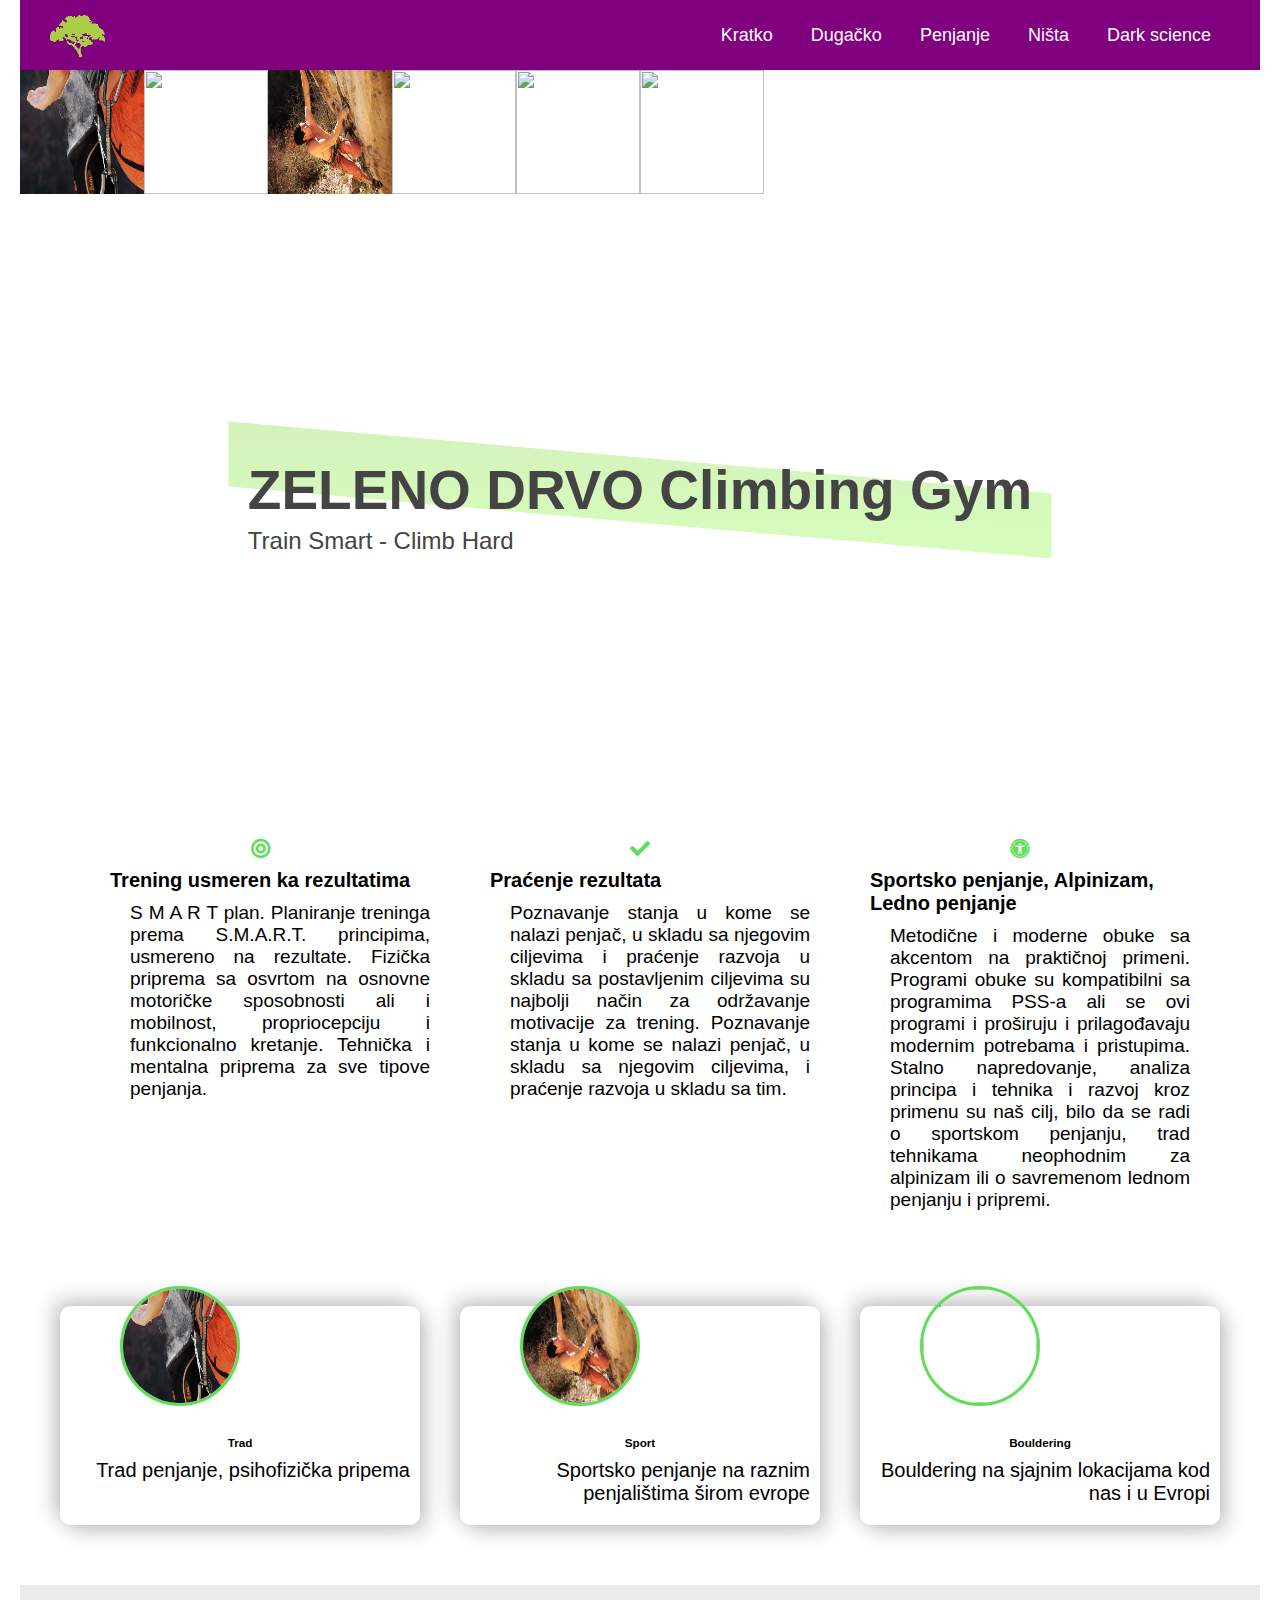
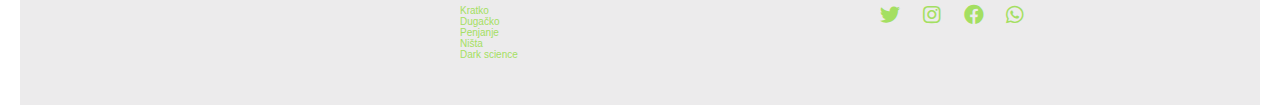
==== commit 2c080a76: "Commit main branch, no changes" ====
--- a/index.html
+++ b/index.html
@@ -4,11 +4,16 @@
     <meta charset="UTF-8" />
     <meta
       name="viewport"
-      content='width=device-width, initial-scale=1.0, shrink-to-fit="no"'
+      content="width=device-width, initial-scale=1.0"
+      shrink-to-fit="no"
     />
     <meta http-equiv="X-UA-Compatible" content="ie=edge" />
-    <link rel="stylesheet" type="text/css" href="style.css" />
-    <link rel="shortcut icon" type="image/x-icon" href="/img/logodrvo.png" />
+    <link rel="stylesheet" tyoe="text/css" href="style.css" />
+    <link
+      rel="shortcut icon"
+      type="image/png/x-icon"
+      href="/img/logodrvo.png"
+    />
     <link
       rel="stylesheet"
       href="https://cdnjs.cloudflare.com/ajax/libs/font-awesome/5.15.4/css/all.min.css"
@@ -47,22 +52,19 @@
         </nav>
       </div>
     </div>
-    <!-- <section class="top-container">
-      <div class="container">
-        <div class="header_img grid-6">
-          <img src="./img/img-1.jpg" alt="" data-src="img/img-1.jpg" />
-          <img src="./img/img-3.jpg" alt="" data-src="img/img-3.jpg" />
-          <img src="./img/img-2.jpg" alt="" data-src="img/img-2.jpg" />
-          <img src="./img/img-4.jpg" alt="" data-src="img/img-4.jpg" />
-          <img src="./img/img-10.jpg" alt="" data-src="img/img-10.jpg" />
-          <img src="./img/img-5.jpg" alt="" data-src="img/img-5.jpg" />
-          <img src="./img/img-11.jpg" alt="" data-src="img/img-11.jpg" />
-          <img src="./img/img-8.jpg" alt="" data-src="img/img-8.jpg" />
-          <img src="./img/img-9.jpg" alt="" data-src="img/img-9.jpg" />
-          <img src="./img/img-6.jpg" alt="" data-src="img/img-6.jpg" />
-        </div>
+  </section>
+  <section class="top-container">
+    <div class="container">
+      <div class="header_img grid-6">
+        <img src="./img/img-1.jpg"  alt="" />
+        <img src="./img/img-3.jpg" alt="" />
+        <img src="./img/img-2.jpg" alt="" />
+        <img src="./img/img-4.jpg" alt="" />
+        <img src="./img/img-10.jpg" alt="" />
+        <img src="./img/img-11.jpg" alt="" />
       </div>
-    </section> -->
+    </div>
+  </section>
     <section class="header">
       <div class="header__title">
         <h1>
@@ -72,11 +74,11 @@
       </div>
     </section>
     <div class="lower-container container">
-      <section class="stats section--1">
+      <section class="stats">
         <div class="flex">
           <div class="stat">
             <div class="img_container"></div>
-            <i class="fa fa-bullseye fa-2x" aria-hidden="true"></i>
+            <i class="fa fa-bullseye fa-2x " aria-hidden="true"></i>
             <h3 class="title">Trening usmeren ka rezultatima</h3>
             <p class="text">
               S M A R T plan. Planiranje treninga prema S.M.A.R.T. principima,
@@ -90,220 +92,58 @@
             <i class="fa fa-check fa-2x" aria-hidden="true"></i>
             <h3 class="title">Praćenje rezultata</h3>
             <p class="text">
-              Poznavanje stanja u kome se nalazi penjač, u skladu sa njegovim
-              ciljevima i praćenje razvoja u skladu sa postavljenim ciljevima su
-              najbolji način za održavanje motivacije za trening. Poznavanje
-              stanja u kome se nalazi penjač, u skladu sa njegovim ciljevima, i
-              praćenje razvoja u skladu sa tim.
+              Poznavanje stanja u kome se nalazi penjač, u skladu sa njegovim ciljevima i praćenje razvoja u skladu sa postavljenim ciljevima su najbolji način za održavanje motivacije za trening. Poznavanje stanja u kome se nalazi penjač, u skladu sa njegovim ciljevima, i praćenje razvoja u skladu sa tim.
             </p>
           </div>
           <div class="stat">
             <i class="fa fa-universal-access fa-2x" aria-hidden="true"></i>
             <h3 class="title">Sportsko penjanje, Alpinizam, Ledno penjanje</h3>
             <p class="text">
-              Metodične i moderne obuke sa akcentom na praktičnoj primeni.
-              Programi obuke su kompatibilni sa programima PSS-a ali se ovi
-              programi i proširuju i prilagođavaju modernim potrebama i
-              pristupima. Stalno napredovanje, analiza principa i tehnika i
-              razvoj kroz primenu su naš cilj, bilo da se radi o sportskom
-              penjanju, trad tehnikama neophodnim za alpinizam ili o savremenom
-              lednom penjanju i pripremi.
+              Metodične i moderne obuke sa akcentom na praktičnoj primeni. Programi obuke su kompatibilni sa programima PSS-a ali se ovi programi i proširuju i prilagođavaju modernim potrebama i pristupima. Stalno napredovanje, analiza principa i tehnika i razvoj kroz primenu su naš cilj, bilo da se radi o sportskom penjanju, trad tehnikama neophodnim za alpinizam ili o savremenom lednom penjanju i pripremi.
             </p>
           </div>
         </div>
       </section>
-      
-
-
-
-
       <section class="testimonials">
         <div class="container">
-          <div class="testimonial grid-2">
+          <div class="testimonial grid-3">
             <div class="card">
               <div class="circle">
-                <img
-                  src="./img/db.jpg"
-                  class="lazy-img"
-                  alt=""
-                  data-src="img/db.jpg"
-                />
+                <img src="./img/img-1.jpg" alt="" />
               </div>
-              <div class="name">
-                <p>Dušan Branković</p>
-              </div>
-              <p>Sportsko penjanje</p>
-              <p>Alpinizam</p>
-              <p>Speleologija</p>
-              <p>GSS</p>
-              <p>Bouldering</p>
-              <p>Ice Climbing / mix climbing</p>
-              <p>Turno skijanje</p>
+              <h3>Trad</h3>
+              <p>
+                Trad penjanje, psihofizička pripema
+              </p>
             </div>
             <div class="card">
               <div class="circle">
-                <img
-                  src="./img/rv.jpg"
-                  class="lazy-img"
-                  alt=""
-                  data-src="img/rv.jpg"
-                />
+                <img src="./img/img-2.jpg" alt="" />
               </div>
-              <div class="name">
-                <p>Rade Vladimir</p>
+              <h3>Sport</h3>
+              <p>
+                Sportsko penjanje na raznim penjalištima širom evrope
+              </p>
+            </div>
+            <div class="card">
+              <div class="circle">
+                <img src="./img/img-3.jpg" alt="" />
               </div>
-              <p>Sportsko penjanje</p>
-              <p>Alpinizam</p>
-              <p>Speleologija</p>
-              <p>GSS</p>
-              <p>Bouldering</p>
-              <p>Ice Climbing / mix climbing</p>
-              <p>Turno skijanje</p>
+              <h3>Bouldering</h3>
+              <p>
+                Bouldering na sjajnim lokacijama kod nas i u Evropi
+              </p>
             </div>
           </div>
         </div>
       </section>
     </div>
-      <div class="lower-container container">
-      <section class="testimonials">
-        <div class="container">
-          <div class="testimonial grid-3">
-            <div class="cardStory">
-              <div class="circle">
-                <img
-                  src="./img/db.jpg"
-                  class="lazy-img"
-                  alt=""
-                  data-src="img/db.jpg"
-                />
-              </div>
-              <p class="showText">More</p>
-              <p>Kako se Veljko ušinuo, propao nam je odlazak u Sićevo te smo se Tića i ja dogovorili da odemo do Gornjaka i popnemo par smerova.</p>
-                        <p>Rečeno - učinjeno, oko 10 krenemo za Gornjak, stignemo, Mlava nadošla te do sportaća stignemo kroz šiblje i preko platoa za kampovanje ispod puta. Stignemo na penjalište, i kako na steni nije bilo nikoga izvadimo sve stvari iz rančeva i rasprostremo ih po livadi kako i dolikuje. Popnemo po 3,4 smera dole i to moje omiljene najstarije smerove , spakujemo se i polako krenemo ka kolima.</p>
-                        <div class="hiddenText">
-                        <p>Na 5 koraka od našeg bivšeg kampa opazimo u travi parče onog braon masnog papira koji se nekada koristio za pakete a danas je sa parčetom kanapa uobičajeno hipsterko pakovanje za raznorazne neophodne i fenomenalne poklone (ulje za bradu, džepni sat od dede, britvu za brijanje….). Kako u okolini ima đubreta za omanju fabriku za preradu istog, ne bi mi taj papir ni primetili da iz njega nije virio jajasti maslinasto zeleni predmet. U mojoj glavi ja oduševljeno sebi govorim: “Vidi, telo bombe, nekome ispalo ili ga je bacio, biće super poklon za klince…”. Kao i svaki dečak krenem da razgrćem nogom onaj papir kad se iz papira odjednom pojavi i neki plastični i neki metalni deo i neki prsten na vrhu. Tu ja malo zastanem, kažem Tići iskusno i hladnokrvno - ovo je bomba, i zbrišem na 20m od nje. Tića razumevši moje iskustvo sa eksplozivnim napravama uzme telefon, napravi par snimaka za Instagram i zbriše i ona.</p>
-                        <p>Tu na sigurnoj udaljenosti odlučimo da zovemo policiju. Da li zato što su znali da je bomba u pitanju ili prosto zato što je subota, čuveni broj 112 je nama nedostupan. Tu ja odlučim da zovnem drugara iz Petrovca i kažem mu da zove policiju i da im da moj broj.</p>
-                        <p>Posle 15 minuta zvoni mi telefon i po glasu, rekao bih rmpalija od 190cm i 110 kila, proćelav sa brkovima, dok sedi zavaljen u fotelji i srendjim prstom na mišu pokušava da “zavati” damu na soliteru kaže:</p>
-                        <p>- Dobar dan, jel` to gosn` Dule. Kažu mi da ste nešto našli.</p>
-                        <p>- Jesmo, našli smo bombu dole kod Mlave.</p>
-                        <p>- Dobro, poslaćemo nekoga.</p>
-                        <p>Tu Tića i ja pomislimo, sjajno, dobro je da nema nikoga i odlučimo da malo iskuliramo dok ne dođe patrola iz Petrovca, to je 15 minuta.</p>
-                        <p>Posle 15 minuta zvoni telefon i rmpalija sad već samouveren pošto je preneo damu kaže:</p>
-                        <p>- Gosn` Dule, jeste li vi još tamo?</p>
-                        <p>- Jesmo</p>
-                        <p>- Gde je to tačno, na putu ka Žagubici posle kamenoloma?</p>
-                        <p>- Mi smo kod česme 4 lule, posle kamenoloma.</p>
-                        <p>- U redu, samo da proverim, moram da vidim sa kolegama u čijoj je to nadležnosti, našoj ili Krepoljinskoj, pozvaću vas za par minuta.</p>
-                        <p>Tih par minuta se nekako rasteglo na 45 minuta koje smo proveli u ugodnom ćaskanju, zevanju i opštem blejanju pored kola. 45 minuta kasnije zvoni telefon i rmpalija koji još uvek igra istu partiju solitera od kad su im uveli kompjutere kaže, uz neizbežno gosn` Dule:</p>
-                        <p>- Jeli, kakva je to bomba koju ste našli, jel ofanzivna, jel defanzivna, da nije možda školska? Meni kroz glavu prolazi vic sa zekom i sranjem ali pristojno kažem:</p>
-                        <p>- Otkud ja znam, bomba ko bomba, jeste da sam bio u vojsci (u pravoj vojsci, ne u vrtiću Različak) bilo je to davno i bombu sam video jednom.</p>
-                        <p>Na to brkati glas pun razumevanja i sažaljenja pošto mu se partija solitera bliži kraju reče da ne brinemo i da će neko ubrzo doći, poslali su tehničara. Tića i ja smo oduševljeni, poslali su tehničara, kao u filmovima, imaćemo šta da slikamo i da pričamo drugarima. Nakon 15tak minuta naše oduševljanje je splaslo i crv sumnje se uvukao. Imaju li oni tehničara u svakoj stanici ili će da ga šalju iz Beograda, Požarevca.</p>
-                        <p>Nakon 45 minuta je postalo jasno da nemaju i da su tehničara poslali na obuku u Beograd pa će odmah posle obuke da dodje do Gornjaka. Raznorazni ljudi dolaze i odlaze, pune vodu u sve moguće tipove plastične ambalaže dok Tića i ja iščekujemo policijski automoil koji sa rotacijom stiže na lice mesta. Posle sat vremena elegantno jezdeći po drumu stiže nova novcata srebrna dačija logan i iz nje izlazi tip u plavoj komplet trenerci (za ceo komplet mu samo fali žena sa istom takvom trenerkom). Visok tip proćelav, bez brkova u belim patikama, nije rmpalija sa telefona, njegov mlađi brat i pita jesmo li mi nešto prijavili (iskusno da ne diže paniku na sada već praznom parkingu).</p>
-                        <p>Mi mu pokažemo fotku sa telefona na šta on ozbiljno kaže da je to prava ofanzivna bomba i krene do kola, otvori zadnja vrata i počne nešto da brlja. Ja pomislim sad će da stavi pancir, ili bar kapu pošto malo duva, da izvadi iz gepeka onog robota, bar će da promeni patike da se ne ukalja… i on izvadi fotoaparat i krenemo ka bombi. Dole on malo slika (moram panoramu da napravim) i onda pređe na makro fotke, pa pošto njima nije bio zadovoljan počne da razgrće papir. Tića ga iskusno pita na kojoj je udaljenosti bomba smrtonosna te se mi izmaknemo u skladu sa odgovorom. Nakon par makro fotki i razgrnutog papira, počne on da okreće bombu da bi valjda uhvatio serijski broj, a već je ranije rekao da je u pitanju 52jka. Posle par sekundi nećkanja uzme on tu bombu i krene ka nama. Mi smo sad već okuraženi, ovi naši tehničari jedu bombe za doručak, oni ameri bi sad zvali bar 100 ljudi da srede ovaj problem.</p>
-                        <p>Tića sad počne da ga ispituje koja je razlika između ofanzivne i defanzivne i kako bomba radi. Na to tehničar oduševljeno premesti bombu u desnu ruku, kašiku ka korenu šake i uhvati se za osigurač. Ja ležerno bez ikakve panike kažem da je u redu, da ne mora da vadi osigurač, svi znamo kako radi bomba i tu i on shvati da je to opšte poznata stvar i da nema potrebe da sad vadi osigurač i posle se drnda sa vraćanjem a ribe u Mlavi ionako nema.</p>
-                        <p>Stignemo nekako do kola i da ne dužim, bilo je tu još par detalja, stavi baja bombu u platnenu torbu, upiše naše podatke na kesu za dokaze i odveze se u novoj dačiji sa bombom kroz grad i ljude, valjda ka policijskoj stanici.</p>
-                        <p>U celom događaju od policijsko identifikacionih sredstava smo videli samo jednu Maglite lampu koju je izvadio iz tobe da bi na njeno mesto stavio bombu i sigurnosne pojaseve u automobilu preudenute i nameštene tako da se na njima sedi, da se ljudi ne cimaju da se vezuju a da njega ne drnda zvučni signal.</p>
-                        <p>Sve u svemu na penjalištu je bila prava ofanzivna ručna bomba M52 koju je neko bacio sa puta pošto mu više ne treba, mi smo malo prošpartali okolo i nismo našli ništa drugo što ne znači da ničega više nema.</p>
-                        <p>Napisao: Dušan Branković</p>
-                        <p class="hideText">Less</p>
-                      </div>
-                      
-            </div>    
-
-            <div class="cardStory">
-              <div class="circle">
-                <img
-                  src="./img/db.jpg"
-                  class="lazy-img"
-                  alt=""
-                  data-src="img/db.jpg"
-                />
-              </div>
-              <p class="showText">More</p>
-              <p>Grbaja, Prokletije, mitsko mesto. Tu nastaju legende, tu su moji počeci i krajevi, tu je jedan život, življen u nekom od paralelnih svetova , na koji sam samo par puta sleteo</p>
-              <p>Neke od davnih devedesetih, ili možda početkom dvehiljaditih krećemo ponovo put Prokletija.</p>
-              <p>Ne sećam se više kako sam se uopšte prvi put obreo tamo. Ni ne želim da se sećam, verujem da za mene nije ni bilo drugog izbora. Samo ime Prokletije je oduvek u meni budilo želju da posetim to mesto. Srećom, uspelo mi je da nekoliko godina budem tamo svakog leta i poneke zime bar nekoliko dana.</p>
-                <div class="hiddenText">
-                  <p>Teško je sada zamisliti tu razliku, Srbija je penjački razvijena, ima i nekoliko dužih smerova, ljudi idu i u Paklenicu i na Meteore ali tada, tada je bilo V2 i V3 i Prokletije. A prokletije su čudno mesto, nepregledno, sa čudnom klimom i skrovitim mestima za bivak i izvorima, sa čudesnim imenima kao Zastan, Očnjak, Karanfili, Greben Prestola a imena prvih penjača udaraju pravo u glavu. Tada smo i mi mnogo češće i hrabrije ulazili u  izazove, neopterećeni sredstvima, opremom, novcem, mnogo više verujući u sopstvene sposobnosti i odričući se izgovora.</p>
-                  <p>Godina je bila baš kao i ova, 3 dana kiša pa dan, dva sunčano i tako celo leto. Putovanje je bilo dugo i naporno ali tada vreme nije bilo tako besmisleno trošeno kao danas ili se bar nama sada tako čini. Put nam je služio da razmšljamo, da maštamo, da se preispitujemo, da se pripremamo i da se navikavamo na neudobnosti, na teškoće, na penjanje, uz muziku sa kaseta.</p>
-                  <p>Sam dolazak u Gusinje označava ulazak u drugi svet. Na korak od Gusinja, je naša Grbaja, svet u kome je sve baš kako treba, svet u kome u domu nema struje, voda se dovlači sa izvora, gde nam zvezdano nebo pokazuje koliko smo mali. Tog leta, u Grbaji se sakupio šaren svet. To i jeste Grbaja, to su Prokletije, nekakav magnet koji je tog leta privukao silne drugare. Tu su bili spasioci, iskusni alpinisti, početnici, prijatelji koji vole planine i nas par penjača. U tom momentu još uvek na granici, suviše penjači za alpiniste i suviše radoznali za penjače, Paja, Marko i Ja. Tada smo u Grbaju išli sa idejom da nešto penjemo, nismo znali šta tačno ali smo mislili - pozvaće nas neki smer. Večeri uz vatru su pravo mesto da se odluči šta ćemo.</p>
-                  <p>Greben prestola, to je za vas, govori nam Ivan Laković, čovek čije je delovanje na moju generaciju penjača (kojoj je i sam pripadao u suštini) bilo od presudnog značaja da se upustimo u taj svet velike stene. Neznanje je blaženstvo. Rukovodeći se tom mišlju uglas govorimo - odlično, Greben prestola je naš.</p>
-    
-                  <p>Greben prestola, savršeno ime za greben koji ide levom ivicom ogromnog prokletijskog prestola, prestola na kome na prvi pogled niko ne sedi. Sam smer je preko 1000m dugačak sa visinskom razlikom od 700m. Penjačka težina i nije neki problem ali to su Prokletije, to je neverovatan svet van našeg poimanja, to je poslednja penjačka oaza u evropi, to je potpuno drugi nivo penjanja.</p>
-                  <p>Naravno da smo tada mislili da je savim normalno da penjemo takav smer. Na kraju krajeva, imali smo neko iskustvo u Grbaji, bili smo na Severnom vrhu, penjali neke smerove, probao sam Koplje, uradili smo tada već čini mi se i one smerove na Žijevu, penjali u Sićevu i Stolu, bili smo mladi i snažni, samouvereni i ambiciozni.</p>
-                  <p>Dan provodiš sa ljudima, razgovaraš, hrabriš se, ali noć provodiš sam, nema struje, imaš samo svoje misli i tada dobro vagaš da li si spreman za nešto ili nisi. U mraku, dok ležiš u mračnoj sobi, na drvenim škripavim kreveima u sobi sa ljudima koji su ti tada najbliži na svetu, dok neko hrče ti se preispituješ, ne da li si dovoljno dobar već da li si dorastao drugima, da ih nećeš slučajno ugroziti, možeš li da poneseš svoj deo tereta. Sledećeg dana nakon odluke da penjemo Greben prestola, Paja odustaje. Kao fizički najspremniji penjač ali najmanje iskusan u velikoj steni, pokolebao se i odlučio da ne ide. Marko i ja idemo i pridružuju nam se Cobe i Fića. Odlučujemo da te večeri odemo do Kotlova, spavamo tamo i krenemo u smer u dve nezavisne naveze. Pakujemo se u veseloj atmosferi pozajmljujemo jedni drugima stvari, spremamo se da provedemo bar jednu noć na vrhu smera i da siđemo po danu, nosimo vreće i podloške, nešto hrane i vodu.  Smerovi u Prokletijama su potpuno neopremljeni, nosimo ceo trad komplet, 12 kompleta, frendove, čokove, koliko se sećam, neke klinove i naše voljeno Beal Top Gun uže od 60 metara koje nam pruža neophodnu sigurnost. Nakon transporta opreme i pripremanja bivaka uvlačimo se u vreće i polako ćaskamo o sutrašnjem danu. U neko doba vidimo kako nam se približava svetlo – Paja dolazi, kaže ne može da izdrži, ide sa nama. Ok, trojica nas je, veseli smo i srećni, biće još lakše, osmeh nam ne silazi sa lica.</p>
-                  <p>Kao i uvek, kasnimo sa ustajanjem i krećemo da penjemo već po dnevnom svetlu. Prvi cugovi su penjački lak teren ali mi nismo navikli na to, svuda je neka trava, žbunje, drveće i polako shvatamo da smo se usosili. Mi smo penjači i ovakva razlomljena stena bez mnogo penjanja nas zbunjuje. U opremi smo imali i borer sa par spitova i pločica za ne daj bože i polako razmišljamo da li možemo da zbrišemo ali stena je suviše loša i shvatamo da moramo ka vrhu..  Prvi cugovi prolaze teško i sporo, jedva čekamo da se dočepamo stene i konačno dolazimo do nekih parčića na kojima nema trave ali ceo teren je, bar nama tako izgleda, suviše oboren i penjački nezanimljiv da polako postajemo neodlučni. Ovde nema nikakvog penjanja, samo beskrajni cugovi nečega.</p>
-                  <p>U uspon smo krenuli sa tada standardnih 1 ili 1,5 litara vode po čoveku. Cobe i Fića su ispod nas ali se ispostvalja da su i oni pošli sa manje vode nego što je potrebno. Teren je penjački lak ali psihički za nas izuzetno težak, veoma eksponiran i krušljiv, međuosiguranja su retka i loša, srećom skoro je  nemoguće ispasti  bilo gde. Vreme polako curi kroz naše prste. 5 ljudi na grebenu prestola, sa nedovoljno vode, sa rančevima na teškom terenu. Posle nekog vremena stalno proveravajući put sa Fićom odlučujemo da nam je najbolje da se udružimo i da idemo zajedno kako bi dobili na vremenu. Imamo 3 užeta, mi ćemo da idemo napred i fiksiramo užad kako bi sve brže išlo. Teren je sve komplikovaniji i dolazimo i do nekih cugova penjanja. Gledajući na sat shvatamo da je neminovno spavanje u smeru i trudimo se da damo sve od sebe ne bi li došli do nekakve police na kojoj je moguće bivakovati. U nekim delovima je teren toliko razrovan snegom i vremenom da je nemoguće osigurati se pa se dogovaramo o signalima i, pošto smo na grebenu, dogovaramo se gde ko skače u slučaju da neko padne. Konačno u sumrak dolazimo do oborene travnate police gde možemo da se smestimo i prespavamo noć. Vreme je starih lampi sa baterijama od 4,5 V, pamučnih trenerki i patika, penjačice smo skinuli odavno. Paja odlučuje da napravi sidrište, okači svoj, za nas tada neverovatan, Deuter ranac o njega i uvuče se u ranac i tako spava, Marko postavlja sidrište i u poluležećem položaju uspeva da se nekako namesti. Ja konstruišem neku komplikaciju koja preliči na graminger ranac i dremam polusedeći a Cobe i Filip se odlučuju da se ukače dugačkom vezom za sidrište i prosto leže na kosoj polici. Noć protiče nekako, neki ne spavamo a neki i hrču u pauzama.</p>
-                  <p>Sa jutrom dolaze novi problemi, vreme se menja, magla je oko nas, u oblacima smo. Krećemo dalje, sada već nemamo vode i pokušavamo da dođemo do nje na svakom koraku. Srećom i kišica počinje da pada tako da polako napredujemo, ližući vlažnu stenu. U jednom trenutku počinju da sevaju munje i da udaraju gromovi, blizu smo vrha tako da odlučujemo da se sklonimo u jednu okapinicu na steni. sedimo tu, jedni srču vodu sa viljuške zabijene u stenu, drugi sakupljaju vodu u šlem i piju odatle a svi zajedno razmišljamo kako dalje i šta da radimo. Srećom kiša jenjava i mi polako nastavljamo dalje. Raspoloženje je ipak dobro. Svi se dugo poznajemo i prošli smo svašta. Verujemo jedni drugima, verujemo u naše sposobnosti i pre svega verujemo u sebe. Teško je sada to opisati ali svako je na tom smeru imao svoje uspone i padove. Svako je preuzimao na sebe breme vođe kada je trebalo, svako je u drugome video trnutak kada se lomi. Taj uspon me je mnogo čemu naučio.</p>
-                  <p>U jednom trenutku dolazimo do odseka. Ispod nas je 10tak metara stene a oko nas sa svake strane 1000m prokletijskog vazduha. Sa druge strane pada je teško parče stene i sve nas polako stiže. Dolazimo do ivice i sedamo, svako za sebe, potpuno poraženi, ne umemo da rešimo problem. Posle 20 minuta nemog sedenja nekako se pokrećemo. Pred nama je teško parče stene, nekako se penjemo uz njega i polako prilzimo Južnom vrhu. Mislimo da je penjanje gotovo i odlučujemo se još jednom da spavamo na vrhu stene, svako se smešta najbolje što može, nadamo se da neće biti kiše i polako tonemo u san. Kiša se povremeno javlja ali smo preumorni da reagujemo. U sred noći osećam blještavo svetlo na svom licu otvaram oči i vidim Paju kako stoji iznad mene i kaže - hoćeš malo suvog grožđa. Ne sećam se da li sam jeo to grožđe ali ću se zauvek sećati Paje koji sa nama deli tih par zrnaca.</p>
-                  <p>Jutro sviće i pred sobom ponovo vidimo lavirint koji nas vodi ka srednjem vrhu. Pred nama je zagonetka, nema toliko penjanja ali tu je snalaženje. Smer ne poznajemo a vreme je promenljivo. Oblake povremeno i nakratko rastera sunce, i tada stajemo i gledamo kuda ćemo.  u jednom trenutku stajemo i Cobe kaže - ne ovuda, ovo je Ropojana, susedna dolina, moramo na drugu stranu.</p>
-                  <p>Konačno izlazimo iz lavirinta i na srednjem vrhu smo. Odatle je veoma lak put do Severnog a onda smo za par sati dole kod doma. Na severnom vrhu nas čeka voda i bonžite koje su nam izneli drugari. Mi smo već toliko sluđeni da je tih 2 litre vode i 5 bonžita pravo blago za nas pa odlučujemo da ne popijemo sve već da ostavimo malo za nekog ko se možda nađe u istoj situaciji (mi sami, na toj planini, nikoga neće biti još neko vreme). Nakon kratkog odmora krećemo dole.</p>
-                  <p>Umorni smo i srećni, jurimo ka domu ali dan polako ide svome kraju. pred sam izlazak na tri livade srećemo veliku gužvu prijatelja koji su krenli nama u susret. Grlimo se i smejemo kao da se nismo videli 100 godina, a rastali smo se prekjuče.</p>
-                  <p>Prokletije još jednom pobeđuju. Popeli smo smer ali to ovde ništa ne znači. Ne sećam se penjanja ali se sećam Pajinih naočara, Markove marame, Cobetovog hrkanja i Filipove snažne figure. Verovatno su mi se u sećanju pomešali događaji i njihov redosled, ali se veoma doro sećam svojih loših trenutaka i njihovih dobrih. I zauvek ću se sećati, u godinama kada me Prokletije ponovo zovu a ja se plašim da se odazovem.</p>
-                  <p>Napisao: Dušan Branković</p>
-                  <p class="hideText">Less</p>
-                </div>         
-            </div>    
-
-            <div class="cardStory">
-              <div class="circle">
-                <img
-                  src="./img/db.jpg"
-                  class="lazy-img"
-                  alt=""
-                  data-src="img/db.jpg"
-                />
-              </div>
-              <p class="showText">More</p>
-              <p>Grbaja, Prokletije, mitsko mesto. Tu nastaju legende, tu su moji počeci i krajevi, tu je jedan život, življen u nekom od paralelnih svetova , na koji sam samo par puta sleteo</p>
-              <p>Neke od davnih devedesetih, ili možda početkom dvehiljaditih krećemo ponovo put Prokletija.</p>
-              <p>Ne sećam se više kako sam se uopšte prvi put obreo tamo. Ni ne želim da se sećam, verujem da za mene nije ni bilo drugog izbora. Samo ime Prokletije je oduvek u meni budilo želju da posetim to mesto. Srećom, uspelo mi je da nekoliko godina budem tamo svakog leta i poneke zime bar nekoliko dana.</p>
-              <div class="hiddenText">
-              <p>Teško je sada zamisliti tu razliku, Srbija je penjački razvijena, ima i nekoliko dužih smerova, ljudi idu i u Paklenicu i na Meteore ali tada, tada je bilo V2 i V3 i Prokletije. A prokletije su čudno mesto, nepregledno, sa čudnom klimom i skrovitim mestima za bivak i izvorima, sa čudesnim imenima kao Zastan, Očnjak, Karanfili, Greben Prestola a imena prvih penjača udaraju pravo u glavu. Tada smo i mi mnogo češće i hrabrije ulazili u  izazove, neopterećeni sredstvima, opremom, novcem, mnogo više verujući u sopstvene sposobnosti i odričući se izgovora.</p>
-              <p>Godina je bila baš kao i ova, 3 dana kiša pa dan, dva sunčano i tako celo leto. Putovanje je bilo dugo i naporno ali tada vreme nije bilo tako besmisleno trošeno kao danas ili se bar nama sada tako čini. Put nam je služio da razmšljamo, da maštamo, da se preispitujemo, da se pripremamo i da se navikavamo na neudobnosti, na teškoće, na penjanje, uz muziku sa kaseta.</p>
-              <p>Sam dolazak u Gusinje označava ulazak u drugi svet. Na korak od Gusinja, je naša Grbaja, svet u kome je sve baš kako treba, svet u kome u domu nema struje, voda se dovlači sa izvora, gde nam zvezdano nebo pokazuje koliko smo mali. Tog leta, u Grbaji se sakupio šaren svet. To i jeste Grbaja, to su Prokletije, nekakav magnet koji je tog leta privukao silne drugare. Tu su bili spasioci, iskusni alpinisti, početnici, prijatelji koji vole planine i nas par penjača. U tom momentu još uvek na granici, suviše penjači za alpiniste i suviše radoznali za penjače, Paja, Marko i Ja. Tada smo u Grbaju išli sa idejom da nešto penjemo, nismo znali šta tačno ali smo mislili - pozvaće nas neki smer. Večeri uz vatru su pravo mesto da se odluči šta ćemo.</p>
-              <p>Greben prestola, to je za vas, govori nam Ivan Laković, čovek čije je delovanje na moju generaciju penjača (kojoj je i sam pripadao u suštini) bilo od presudnog značaja da se upustimo u taj svet velike stene. Neznanje je blaženstvo. Rukovodeći se tom mišlju uglas govorimo - odlično, Greben prestola je naš.</p>
-
-              <p>Greben prestola, savršeno ime za greben koji ide levom ivicom ogromnog prokletijskog prestola, prestola na kome na prvi pogled niko ne sedi. Sam smer je preko 1000m dugačak sa visinskom razlikom od 700m. Penjačka težina i nije neki problem ali to su Prokletije, to je neverovatan svet van našeg poimanja, to je poslednja penjačka oaza u evropi, to je potpuno drugi nivo penjanja.</p>
-              <p>Naravno da smo tada mislili da je savim normalno da penjemo takav smer. Na kraju krajeva, imali smo neko iskustvo u Grbaji, bili smo na Severnom vrhu, penjali neke smerove, probao sam Koplje, uradili smo tada već čini mi se i one smerove na Žijevu, penjali u Sićevu i Stolu, bili smo mladi i snažni, samouvereni i ambiciozni.</p>
-              <p>Dan provodiš sa ljudima, razgovaraš, hrabriš se, ali noć provodiš sam, nema struje, imaš samo svoje misli i tada dobro vagaš da li si spreman za nešto ili nisi. U mraku, dok ležiš u mračnoj sobi, na drvenim škripavim kreveima u sobi sa ljudima koji su ti tada najbliži na svetu, dok neko hrče ti se preispituješ, ne da li si dovoljno dobar već da li si dorastao drugima, da ih nećeš slučajno ugroziti, možeš li da poneseš svoj deo tereta. Sledećeg dana nakon odluke da penjemo Greben prestola, Paja odustaje. Kao fizički najspremniji penjač ali najmanje iskusan u velikoj steni, pokolebao se i odlučio da ne ide. Marko i ja idemo i pridružuju nam se Cobe i Fića. Odlučujemo da te večeri odemo do Kotlova, spavamo tamo i krenemo u smer u dve nezavisne naveze. Pakujemo se u veseloj atmosferi pozajmljujemo jedni drugima stvari, spremamo se da provedemo bar jednu noć na vrhu smera i da siđemo po danu, nosimo vreće i podloške, nešto hrane i vodu.  Smerovi u Prokletijama su potpuno neopremljeni, nosimo ceo trad komplet, 12 kompleta, frendove, čokove, koliko se sećam, neke klinove i naše voljeno Beal Top Gun uže od 60 metara koje nam pruža neophodnu sigurnost. Nakon transporta opreme i pripremanja bivaka uvlačimo se u vreće i polako ćaskamo o sutrašnjem danu. U neko doba vidimo kako nam se približava svetlo – Paja dolazi, kaže ne može da izdrži, ide sa nama. Ok, trojica nas je, veseli smo i srećni, biće još lakše, osmeh nam ne silazi sa lica.</p>
-              <p>Kao i uvek, kasnimo sa ustajanjem i krećemo da penjemo već po dnevnom svetlu. Prvi cugovi su penjački lak teren ali mi nismo navikli na to, svuda je neka trava, žbunje, drveće i polako shvatamo da smo se usosili. Mi smo penjači i ovakva razlomljena stena bez mnogo penjanja nas zbunjuje. U opremi smo imali i borer sa par spitova i pločica za ne daj bože i polako razmišljamo da li možemo da zbrišemo ali stena je suviše loša i shvatamo da moramo ka vrhu..  Prvi cugovi prolaze teško i sporo, jedva čekamo da se dočepamo stene i konačno dolazimo do nekih parčića na kojima nema trave ali ceo teren je, bar nama tako izgleda, suviše oboren i penjački nezanimljiv da polako postajemo neodlučni. Ovde nema nikakvog penjanja, samo beskrajni cugovi nečega.</p>
-              <p>U uspon smo krenuli sa tada standardnih 1 ili 1,5 litara vode po čoveku. Cobe i Fića su ispod nas ali se ispostvalja da su i oni pošli sa manje vode nego što je potrebno. Teren je penjački lak ali psihički za nas izuzetno težak, veoma eksponiran i krušljiv, međuosiguranja su retka i loša, srećom skoro je  nemoguće ispasti  bilo gde. Vreme polako curi kroz naše prste. 5 ljudi na grebenu prestola, sa nedovoljno vode, sa rančevima na teškom terenu. Posle nekog vremena stalno proveravajući put sa Fićom odlučujemo da nam je najbolje da se udružimo i da idemo zajedno kako bi dobili na vremenu. Imamo 3 užeta, mi ćemo da idemo napred i fiksiramo užad kako bi sve brže išlo. Teren je sve komplikovaniji i dolazimo i do nekih cugova penjanja. Gledajući na sat shvatamo da je neminovno spavanje u smeru i trudimo se da damo sve od sebe ne bi li došli do nekakve police na kojoj je moguće bivakovati. U nekim delovima je teren toliko razrovan snegom i vremenom da je nemoguće osigurati se pa se dogovaramo o signalima i, pošto smo na grebenu, dogovaramo se gde ko skače u slučaju da neko padne. Konačno u sumrak dolazimo do oborene travnate police gde možemo da se smestimo i prespavamo noć. Vreme je starih lampi sa baterijama od 4,5 V, pamučnih trenerki i patika, penjačice smo skinuli odavno. Paja odlučuje da napravi sidrište, okači svoj, za nas tada neverovatan, Deuter ranac o njega i uvuče se u ranac i tako spava, Marko postavlja sidrište i u poluležećem položaju uspeva da se nekako namesti. Ja konstruišem neku komplikaciju koja preliči na graminger ranac i dremam polusedeći a Cobe i Filip se odlučuju da se ukače dugačkom vezom za sidrište i prosto leže na kosoj polici. Noć protiče nekako, neki ne spavamo a neki i hrču u pauzama.</p>
-              <p>Sa jutrom dolaze novi problemi, vreme se menja, magla je oko nas, u oblacima smo. Krećemo dalje, sada već nemamo vode i pokušavamo da dođemo do nje na svakom koraku. Srećom i kišica počinje da pada tako da polako napredujemo, ližući vlažnu stenu. U jednom trenutku počinju da sevaju munje i da udaraju gromovi, blizu smo vrha tako da odlučujemo da se sklonimo u jednu okapinicu na steni. sedimo tu, jedni srču vodu sa viljuške zabijene u stenu, drugi sakupljaju vodu u šlem i piju odatle a svi zajedno razmišljamo kako dalje i šta da radimo. Srećom kiša jenjava i mi polako nastavljamo dalje. Raspoloženje je ipak dobro. Svi se dugo poznajemo i prošli smo svašta. Verujemo jedni drugima, verujemo u naše sposobnosti i pre svega verujemo u sebe. Teško je sada to opisati ali svako je na tom smeru imao svoje uspone i padove. Svako je preuzimao na sebe breme vođe kada je trebalo, svako je u drugome video trnutak kada se lomi. Taj uspon me je mnogo čemu naučio.</p>
-              <p>U jednom trenutku dolazimo do odseka. Ispod nas je 10tak metara stene a oko nas sa svake strane 1000m prokletijskog vazduha. Sa druge strane pada je teško parče stene i sve nas polako stiže. Dolazimo do ivice i sedamo, svako za sebe, potpuno poraženi, ne umemo da rešimo problem. Posle 20 minuta nemog sedenja nekako se pokrećemo. Pred nama je teško parče stene, nekako se penjemo uz njega i polako prilzimo Južnom vrhu. Mislimo da je penjanje gotovo i odlučujemo se još jednom da spavamo na vrhu stene, svako se smešta najbolje što može, nadamo se da neće biti kiše i polako tonemo u san. Kiša se povremeno javlja ali smo preumorni da reagujemo. U sred noći osećam blještavo svetlo na svom licu otvaram oči i vidim Paju kako stoji iznad mene i kaže - hoćeš malo suvog grožđa. Ne sećam se da li sam jeo to grožđe ali ću se zauvek sećati Paje koji sa nama deli tih par zrnaca.</p>
-              <p>Jutro sviće i pred sobom ponovo vidimo lavirint koji nas vodi ka srednjem vrhu. Pred nama je zagonetka, nema toliko penjanja ali tu je snalaženje. Smer ne poznajemo a vreme je promenljivo. Oblake povremeno i nakratko rastera sunce, i tada stajemo i gledamo kuda ćemo.  u jednom trenutku stajemo i Cobe kaže - ne ovuda, ovo je Ropojana, susedna dolina, moramo na drugu stranu.</p>
-              <p>Konačno izlazimo iz lavirinta i na srednjem vrhu smo. Odatle je veoma lak put do Severnog a onda smo za par sati dole kod doma. Na severnom vrhu nas čeka voda i bonžite koje su nam izneli drugari. Mi smo već toliko sluđeni da je tih 2 litre vode i 5 bonžita pravo blago za nas pa odlučujemo da ne popijemo sve već da ostavimo malo za nekog ko se možda nađe u istoj situaciji (mi sami, na toj planini, nikoga neće biti još neko vreme). Nakon kratkog odmora krećemo dole.</p>
-              <p>Umorni smo i srećni, jurimo ka domu ali dan polako ide svome kraju. pred sam izlazak na tri livade srećemo veliku gužvu prijatelja koji su krenli nama u susret. Grlimo se i smejemo kao da se nismo videli 100 godina, a rastali smo se prekjuče.</p>
-              <p>Prokletije još jednom pobeđuju. Popeli smo smer ali to ovde ništa ne znači. Ne sećam se penjanja ali se sećam Pajinih naočara, Markove marame, Cobetovog hrkanja i Filipove snažne figure. Verovatno su mi se u sećanju pomešali događaji i njihov redosled, ali se veoma doro sećam svojih loših trenutaka i njihovih dobrih. I zauvek ću se sećati, u godinama kada me Prokletije ponovo zovu a ja se plašim da se odazovem.</p>
-              <p>Napisao: Dušan Branković</p>
-              <p class="hideText">Less</p>
-              </div>
-            </div>
-
-          </div>
-        </div>
-      </section>
-    </div>
-    <section class="slider section" id="section--slider">
-      <div class="slider">
-        <div class="slide">
-          <img src="/img/img-1B.jpg" alt="" data-src="img/img-1B.jpg" class="lazy-img">
-          <img src="/img/img-2B.jpg" alt="" data-src="img/img-2B.jpg" class="lazy-img">
-          <img src="/img/img-3B.jpg" alt="" data-src="img/img-3B.jpg" class="lazy-img">
-          <img src="/img/img-4B.jpg" alt="" data-src="img/img-4B.jpg" class="lazy-img">
-          <img src="/img/img-5B.jpg" alt="" data-src="img/img-5B.jpg" class="lazy-img">
-          <img src="/img/img-6B.jpg" alt="" data-src="img/img-6B.jpg" class="lazy-img">
-          <img src="/img/img-7B.jpg" alt="" data-src="img/img-7B.jpg" class="lazy-img">
-          <img src="/img/img-8B.jpg" alt="" data-src="img/img-8B.jpg" class="lazy-img">
-          <img src="/img/img-9B.jpg" alt="" data-src="img/img-9B.jpg" class="lazy-img">
-          <img src="/img/img-10B.jpg" alt="" data-src="img/img-10B.jpg" class="lazy-img">
-          <img src="/img/img-11B.jpg" alt="" data-src="img/img-11B.jpg" class="lazy-img">
-        </div>
-      </div>
-    </section>
     <footer>
       <div class="container grid-3">
-        
+        <div class="copyright">
+          <!-- <h1>Skilllz</h1>
+          <p>Copyright &copy; 2021</p> -->
+        </div>
         <nav class="links">
           <ul>
             <li class="nav"><a href="#" class="outline">Kratko</a></li>
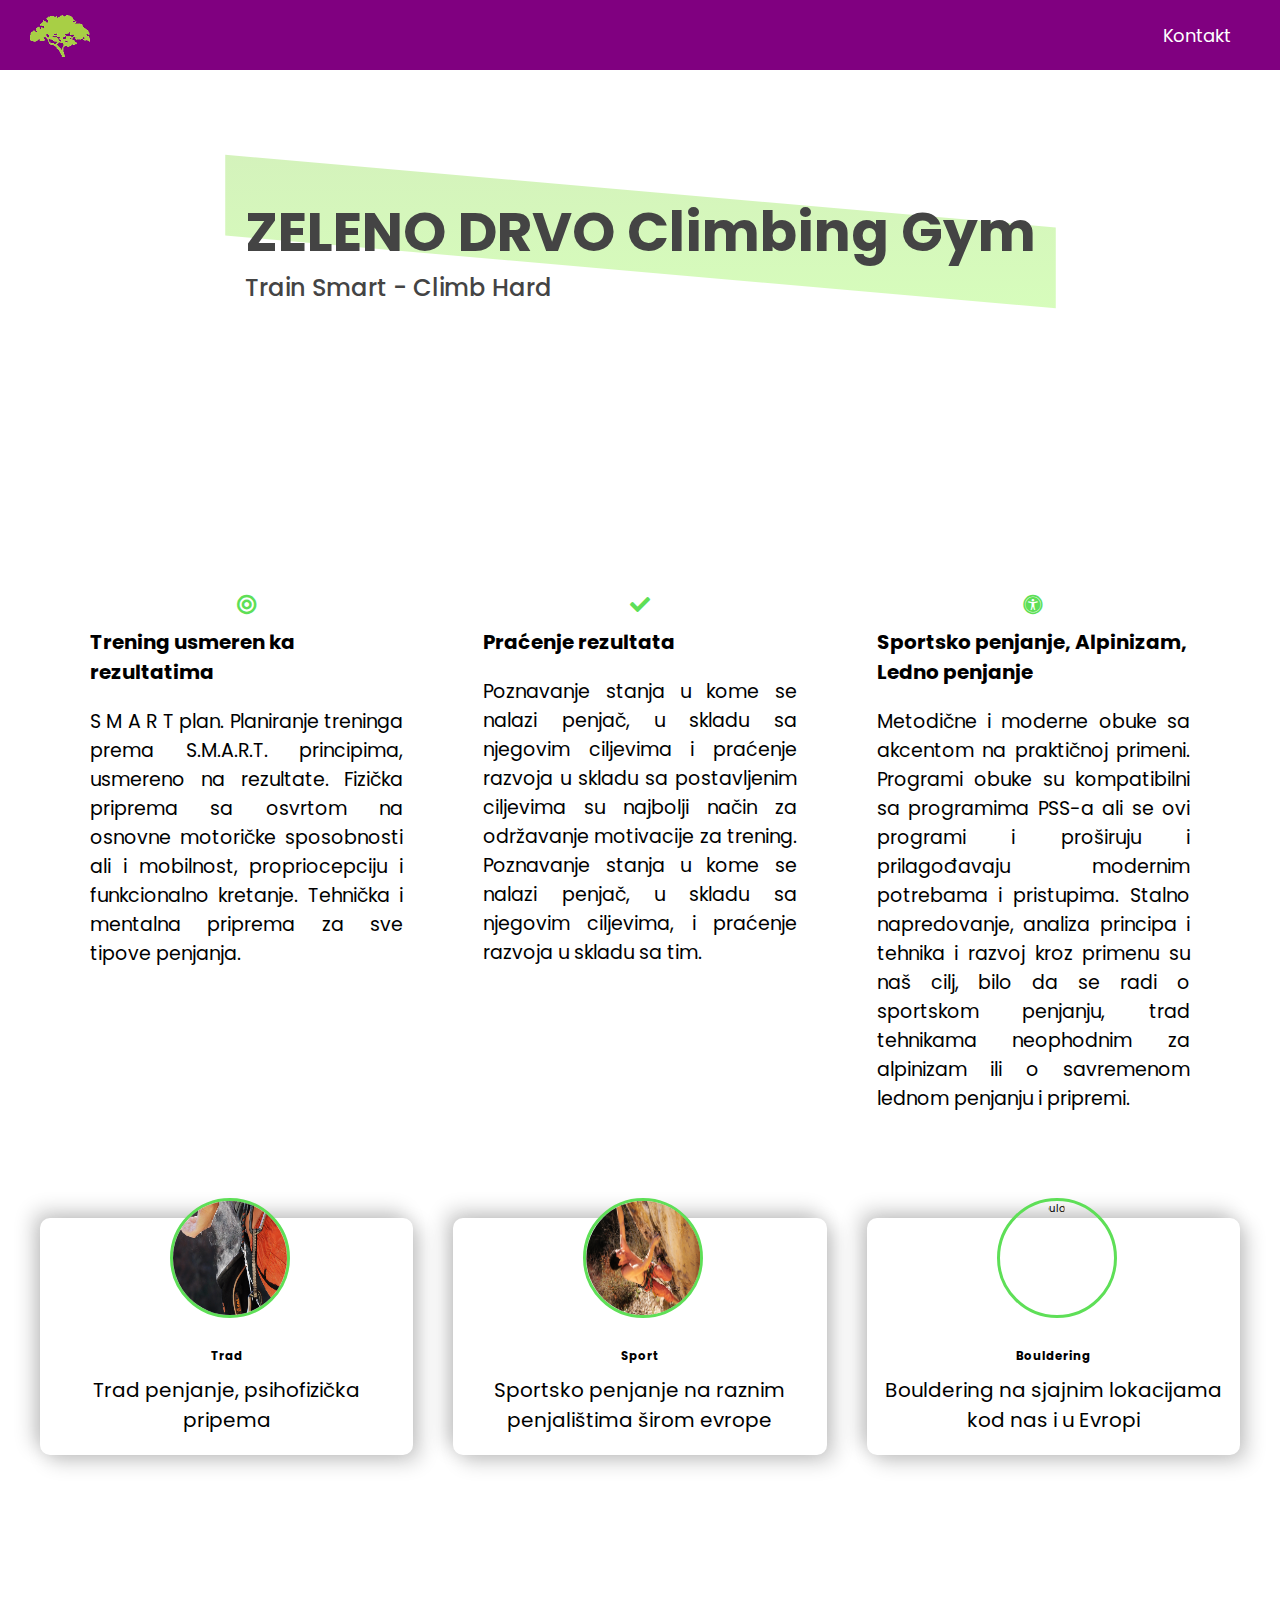
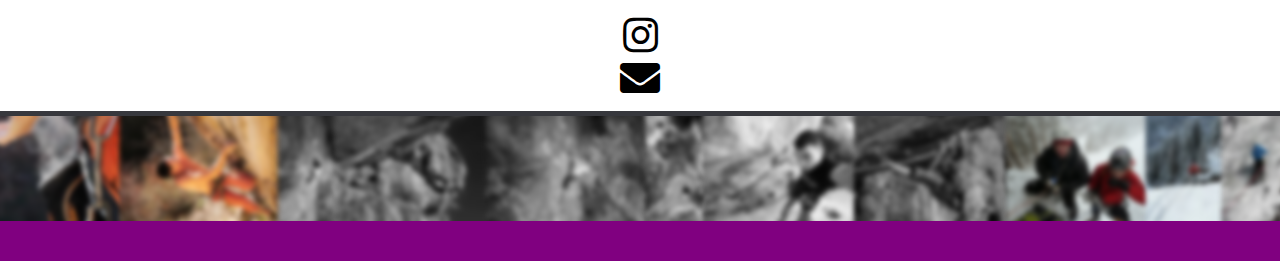
==== commit 6c88936e: "Initial Live version" ====
--- a/index.html
+++ b/index.html
@@ -8,7 +8,7 @@
       shrink-to-fit="no"
     />
     <meta http-equiv="X-UA-Compatible" content="ie=edge" />
-    <link rel="stylesheet" tyoe="text/css" href="style.css" />
+    <link rel="stylesheet" type="text/css" href="style.css" />
     <link
       rel="shortcut icon"
       type="image/png/x-icon"
@@ -43,17 +43,17 @@
         </div>
         <nav>
           <ul>
-            <li class="nav"><a href="#" class="outline">Kratko</a></li>
+            <!-- <li class="nav"><a href="#" class="outline">Kratko</a></li>
             <li class="nav"><a href="#" class="outline">Dugačko</a></li>
             <li class="nav"><a href="#" class="outline">Penjanje</a></li>
             <li class="nav"><a href="#" class="outline">Ništa</a></li>
-            <li class="nav"><a href="#" class="outline">Dark science</a></li>
+            <li class="nav"><a href="#" class="outline">Dark science</a></li> -->
+            <li class="nav"><a href="#kontakt" class="outline">Kontakt</a></li>
           </ul>
         </nav>
       </div>
     </div>
-  </section>
-  <section class="top-container">
+  <!-- <section class="top-container">
     <div class="container">
       <div class="header_img grid-6">
         <img src="./img/img-1.jpg"  alt="" />
@@ -64,7 +64,7 @@
         <img src="./img/img-11.jpg" alt="" />
       </div>
     </div>
-  </section>
+  </section> -->
     <section class="header">
       <div class="header__title">
         <h1>
@@ -109,7 +109,7 @@
           <div class="testimonial grid-3">
             <div class="card">
               <div class="circle">
-                <img src="./img/img-1.jpg" alt="" />
+                <img src="./img/img-1.jpg" alt="Trad climbing" />
               </div>
               <h3>Trad</h3>
               <p>
@@ -118,7 +118,7 @@
             </div>
             <div class="card">
               <div class="circle">
-                <img src="./img/img-2.jpg" alt="" />
+                <img src="./img/img-2.jpg" alt="Sport climbing" />
               </div>
               <h3>Sport</h3>
               <p>
@@ -127,7 +127,7 @@
             </div>
             <div class="card">
               <div class="circle">
-                <img src="./img/img-3.jpg" alt="" />
+                <img src="./img/img-3.jpg" alt="Bouldering" />
               </div>
               <h3>Bouldering</h3>
               <p>
@@ -138,26 +138,42 @@
         </div>
       </section>
     </div>
+    <div id="kontakt">
+      <section>
+        <ul>
+          <li><a href="https://www.instagram.com/zelenodrvogym/"><i class="fab fa-instagram fa-2x"></i></a></li>
+          <li><a href="mailto:zelenodrvogym@gmail.com"><i class="fa fa-envelope fa-2x"></i></a></li>
+        </ul>
+      </section>
+    </div>
+    <section class="slider section" id="section--slider">
+      <div class="slider">
+        <div class="slide">
+          <img src="/img/img-1B.jpg" alt="" data-src="img/img-1B.jpg" class="lazy-img">
+          <img src="/img/img-2B.jpg" alt="" data-src="img/img-2B.jpg" class="lazy-img">
+          <img src="/img/img-3B.jpg" alt="" data-src="img/img-3B.jpg" class="lazy-img">
+          <img src="/img/img-4B.jpg" alt="" data-src="img/img-4B.jpg" class="lazy-img">
+          <img src="/img/img-5B.jpg" alt="" data-src="img/img-5B.jpg" class="lazy-img">
+          <img src="/img/img-6B.jpg" alt="" data-src="img/img-6B.jpg" class="lazy-img">
+          <img src="/img/img-7B.jpg" alt="" data-src="img/img-7B.jpg" class="lazy-img">
+          <img src="/img/img-8B.jpg" alt="" data-src="img/img-8B.jpg" class="lazy-img">
+          <img src="/img/img-9B.jpg" alt="" data-src="img/img-9B.jpg" class="lazy-img">
+          <img src="/img/img-10B.jpg" alt="" data-src="img/img-10B.jpg" class="lazy-img">
+          <img src="/img/img-11B.jpg" alt="" data-src="img/img-11B.jpg" class="lazy-img">
+        </div>
+      </div>
+    </section>
     <footer>
       <div class="container grid-3">
         <div class="copyright">
           <!-- <h1>Skilllz</h1>
           <p>Copyright &copy; 2021</p> -->
         </div>
-        <nav class="links">
-          <ul>
-            <li class="nav"><a href="#" class="outline">Kratko</a></li>
-            <li class="nav"><a href="#" class="outline">Dugačko</a></li>
-            <li class="nav"><a href="#" class="outline">Penjanje</a></li>
-            <li class="nav"><a href="#" class="outline">Ništa</a></li>
-            <li class="nav"><a href="#" class="outline">Dark science</a></li>
-          </ul>
-        </nav>
         <div class="profiles">
-          <a href=""><i class="fab fa-twitter fa-2x"></i></a>
-          <a href=""><i class="fab fa-instagram fa-2x"></i></a>
-          <a href=""><i class="fab fa-facebook fa-2x"></i></a>
-          <a href=""><i class="fab fa-whatsapp fa-2x"></i></a>
+          <!-- <a href=""><i class="fab fa-twitter fa-2x"></i></a> -->
+          <!-- <a href="https://www.instagram.com/zelenodrvogym/"> KONTAKT <i class="fab fa-instagram fa-2x"></i></a> -->
+          <!-- <a href=""><i class="fab fa-facebook fa-2x"></i></a>
+          <a href=""><i class="fab fa-whatsapp fa-2x"></i></a> -->
         </div>
       </div>
     </footer>
--- a/style.css
+++ b/style.css
@@ -1,3 +1,6 @@
+/* Override default style and set padding and margin to nothing */
+@import url("https://fonts.googleapis.com/css2?family=Lato:ital,wght@1,300&display=swap");
+@import url("https://fonts.googleapis.com/css2?family=Lato:ital,wght@1,300&family=Poppins:wght@300&display=swap");
 :root {
   --color-primary: #f6380d;
   --color-primaryH: #a4df61;
@@ -15,15 +18,19 @@
   --gradient-primaryH: linear-gradient(to top left, #78f71e, #70d51e);
   --gradient-secondary: linear-gradient(to top left, #ffb003, #ffcb03);
 }
+.slider .slide img {
+  width: 80% !important;
+  height: 100px;
+  object-fit: cover;
+  -webkit-object-fit: cover;
+  margin-bottom: 0px !important;
+}
 
 html {
   font-size: 62.5%;
   box-sizing: border-box;
   scroll-behavior: smooth;
 }
-/* Override default style and set padding and margin to nothing */
-@import url("https://fonts.googleapis.com/css2?family=Lato:ital,wght@1,300&display=swap");
-@import url("https://fonts.googleapis.com/css2?family=Lato:ital,wght@1,300&family=Poppins:wght@300&display=swap");
 
 /* Base Styles */
 
@@ -34,11 +41,10 @@
 }
 
 body {
+  /* padding-top: 10px; */
   font-family: "Poppins", sans-serif;
   color: #444;
   width: 100vw;
-  padding-left: 20px;
-  padding-right: 20px;
 }
 
 a {
@@ -72,9 +78,8 @@
 }
 
 footer {
-  background-color: rgb(236, 235, 236);
+  background-color: purple;
   padding: 20px 10px;
-  height: 120px;
 }
 
 footer a {
@@ -122,14 +127,13 @@
 
 .container {
   margin: 0 auto;
-  overflow: none;
+  overflow: visible;
 }
 
 .navbar {
   background-color: purple;
   height: 70px;
   padding: 0 30px;
-  z-index: 100;
 }
 
 .navbar h1 {
@@ -187,22 +191,20 @@
 }
 
 .lower-container {
-  margin: 20px auto;
+  margin: 120px auto;
   padding: 0;
-  /* max-width: 1400px; */
+  max-width: 1400px;
   text-align: center;
-  border-radius: 0, 5%;
 }
 
 .top-container {
   margin: 0;
   padding: 0;
+  height: 350px;
 }
 
 .top-container .header_img img {
-  height: 100%;
-  width: 100%;
-  aspect-ratio: 1/1;
+  height: 350px;
 }
 
 .title {
@@ -218,8 +220,11 @@
   font-size: 19px;
   width: 100%;
   padding: 10px;
-  margin: 0 20px;
+  margin: 0, 20px;
   text-align: justify;
+}
+.navbar .flex .logo {
+  justify-content: left;
 }
 
 .flex {
@@ -256,11 +261,6 @@
   text-align: center;
 }
 
-.grid-2 {
-  display: grid;
-  grid-template-columns: repeat(2, 1fr);
-  gap: 40px;
-}
 .grid-3 {
   display: grid;
   grid-template-columns: repeat(3, 1fr);
@@ -268,14 +268,10 @@
 }
 .grid-6 {
   display: grid;
-  grid-template-columns: repeat(10, 1fr);
+  grid-template-columns: repeat(6, 1fr);
   gap: 0px;
 }
 
-.grid-1 .card {
-  width: 60%;
-  margin: auto;
-}
 .card {
   padding: 10px;
   background-color: white;
@@ -289,7 +285,7 @@
   height: 120px;
   position: relative;
   top: -30px;
-  left: 50px;
+  left: 120px;
   border-radius: 50%;
   -moz-border-radius: 50%;
   -webkit-border-radius: 50%;
@@ -325,11 +321,18 @@
     background-color: transparent;
     border: 3px solid purple;
     height: 90px;
+    position: relative;
+    top: -30px;
+    left: 270px;
     border-radius: 50%;
     -moz-border-radius: 50%;
     -webkit-border-radius: 50%;
     width: 90px;
   }
+}
+
+/* Mobile devices */
+@media (max-width: 500px) {
   .navbar {
     height: 100px;
     width: 100%;
@@ -359,44 +362,37 @@
   .navbar ul a {
     font-size: 2.6vw;
   }
-  .top-container {
-    margin-top: 3px;
-    width: 100%;
-    padding-top: 10px;
-  }
-}
-
-.sticky {
-  position: fixed;
-  top: -70px;
-  width: 100%;
-  opacity: 1;
-  transform: translate(0, 70px);
-  transition: all 0.3s ease-in;
-}
-
-.card p {
-  text-align: right;
+
+  .stat {
+    margin-bottom: 40px;
+  }
+
+  .circle {
+    background-color: transparent;
+    border: 3px solid purple;
+    height: 90px;
+    position: relative;
+    top: -30px;
+    left: 150px;
+    border-radius: 50%;
+    -moz-border-radius: 50%;
+    -webkit-border-radius: 50%;
+    width: 90px;
+  }
 }
 
 /* logo size */
 .logo {
   height: 85%;
-  /* aspect-ratio: 1/1; */
+  aspect-ratio: 1/1;
   padding-top: 5px;
-  /* transform: rotate(360deg); */
-  transition: 2s;
-}
-
-.logo:hover {
-  transform: rotate(360deg);
 }
 .header__title {
   flex: 1;
   max-width: 110rem;
   display: grid;
   grid-template-columns: 5fr;
-  row-gap: 0;
+  row-gap: 0rem;
 
   align-content: center;
   justify-content: center;
@@ -410,7 +406,6 @@
   grid-column: 2 / 3;
   grid-row: 1 / span 4;
   transform: translateY(-6rem);
-  aspect-ratio: 1/1;
 }
 
 h1 {
@@ -428,11 +423,10 @@
 
 .header {
   padding: 0 0rem;
-  height: 60vh;
+  height: 40vh;
   display: flex;
   flex-direction: column;
   align-items: center;
-  margin-top: 40px;
 }
 .highlight {
   position: relative;
@@ -450,10 +444,24 @@
   transform: scale(1.05, 1.05) skewY(5deg);
   background-image: var(--gradient-primaryH);
 }
+
+#kontakt {
+  text-align: center;
+  font-size: 20px;
+  margin: 10px 0;
+}
+.sticky {
+  position: fixed;
+  top: -70px;
+  width: 100%;
+  opacity: 1;
+  transform: translate(0, 70px);
+  transition: all 0.3s ease-in;
+}
 #section--slider {
   margin: 0 auto;
   background-color: #37383d;
-  border-bottom: 1px solid rgb(165, 165, 165);
+  /* border-bottom: 1px solid rgb(165, 165, 165); */
 }
 .slider {
   /* max-width: 100rem; */
@@ -492,77 +500,6 @@
   /* padding-bottom: 50px; */
 }
 
-.slide > img {
-  /* Only for images that have different size than slide */
-  width: 80%;
-  height: 100px;
-  object-fit: cover;
-  margin-bottom: 0px;
-}
-
-.slider__btn {
-  position: absolute;
-  top: 50%;
-  z-index: 10;
-  border: none;
-  background: var(--color-primaryH);
-  font-family: inherit;
-  color: #333;
-  border-radius: 50%;
-  height: 5.5rem;
-  width: 5.5rem;
-  font-size: 3.25rem;
-  cursor: pointer;
-}
-
-.slider__btn--left {
-  left: 6%;
-  transform: translate(-50%, -50%);
-}
-
-.slider__btn--right {
-  right: 6%;
-  transform: translate(50%, -50%);
-}
-
-.dots {
-  position: absolute;
-  bottom: 20%;
-  left: 50%;
-  transform: translateX(-50%);
-  display: flex;
-}
-
-.dots__dot {
-  border: none;
-  background-color: var(--color-primaryH);
-  opacity: 0.7;
-  height: 1rem;
-  width: 1rem;
-  border-radius: 50%;
-  margin-right: 1.75rem;
-  cursor: pointer;
-  transition: all 0.5s;
-
-  /* Only necessary when overlying images */
-  /* box-shadow: 0 0.6rem 1.5rem rgba(0, 0, 0, 0.7); */
-}
-
-.dots__dot:last-child {
-  margin: 0;
-}
-
-.dots__dot--active {
-  background-color: #fff;
-  /* background-color: #888; */
-  opacity: 1;
-}
-
-/* img {
-  transition: transform 1s, filter 1s ease-out;
-  max-width: 90%;
-} */
-
 .lazy-img {
   height: 10px;
   transform: scale(1.2);
@@ -570,44 +507,3 @@
   /* transform-origin: 50% 65%; */
   transition: transform 2s, filter 2s ease-out;
 }
-.hiddentxt {
-  color: #f3f3f3;
-}
-
-.spacer {
-  height: 2px;
-  background-color: rgb(206, 206, 206);
-  margin-top: 20px;
-  margin-bottom: 20px;
-  width: 100%;
-}
-
-.cardStory {
-  padding: 10px;
-  background-color: white;
-  border-radius: 10px;
-  box-shadow: -7px -7px 20px rgba(0, 0, 0, 0.2), 7px 7px 20px rgba(0, 0, 0, 0.2);
-  width: 80%;
-}
-
-.cardStory p {
-  text-align: justify;
-}
-
-.name p {
-  width: 100%;
-  font-weight: 900;
-  background-color: purple;
-  padding: 5px;
-  color: white;
-}
-
-.hiddenText {
-  display: none;
-}
-
-.showText,
-.hideText {
-  color: purple;
-  cursor: pointer;
-}
